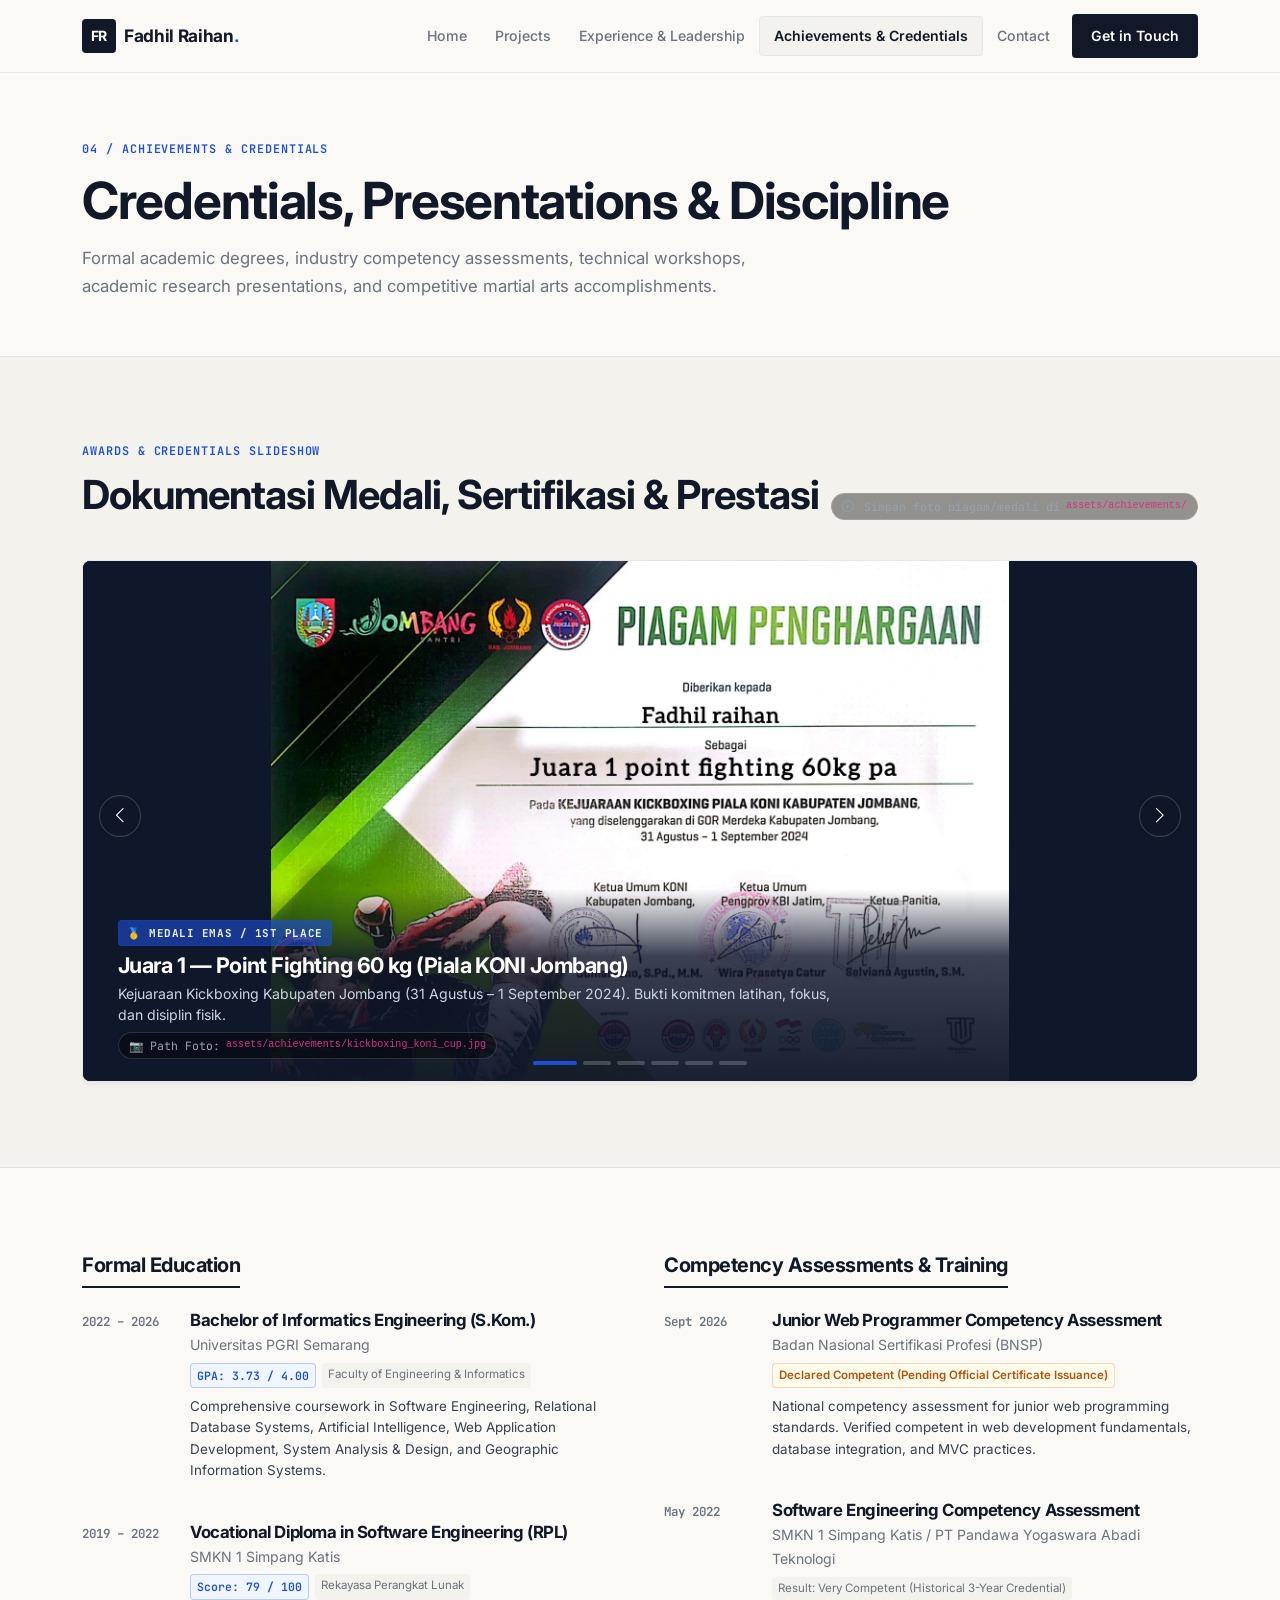
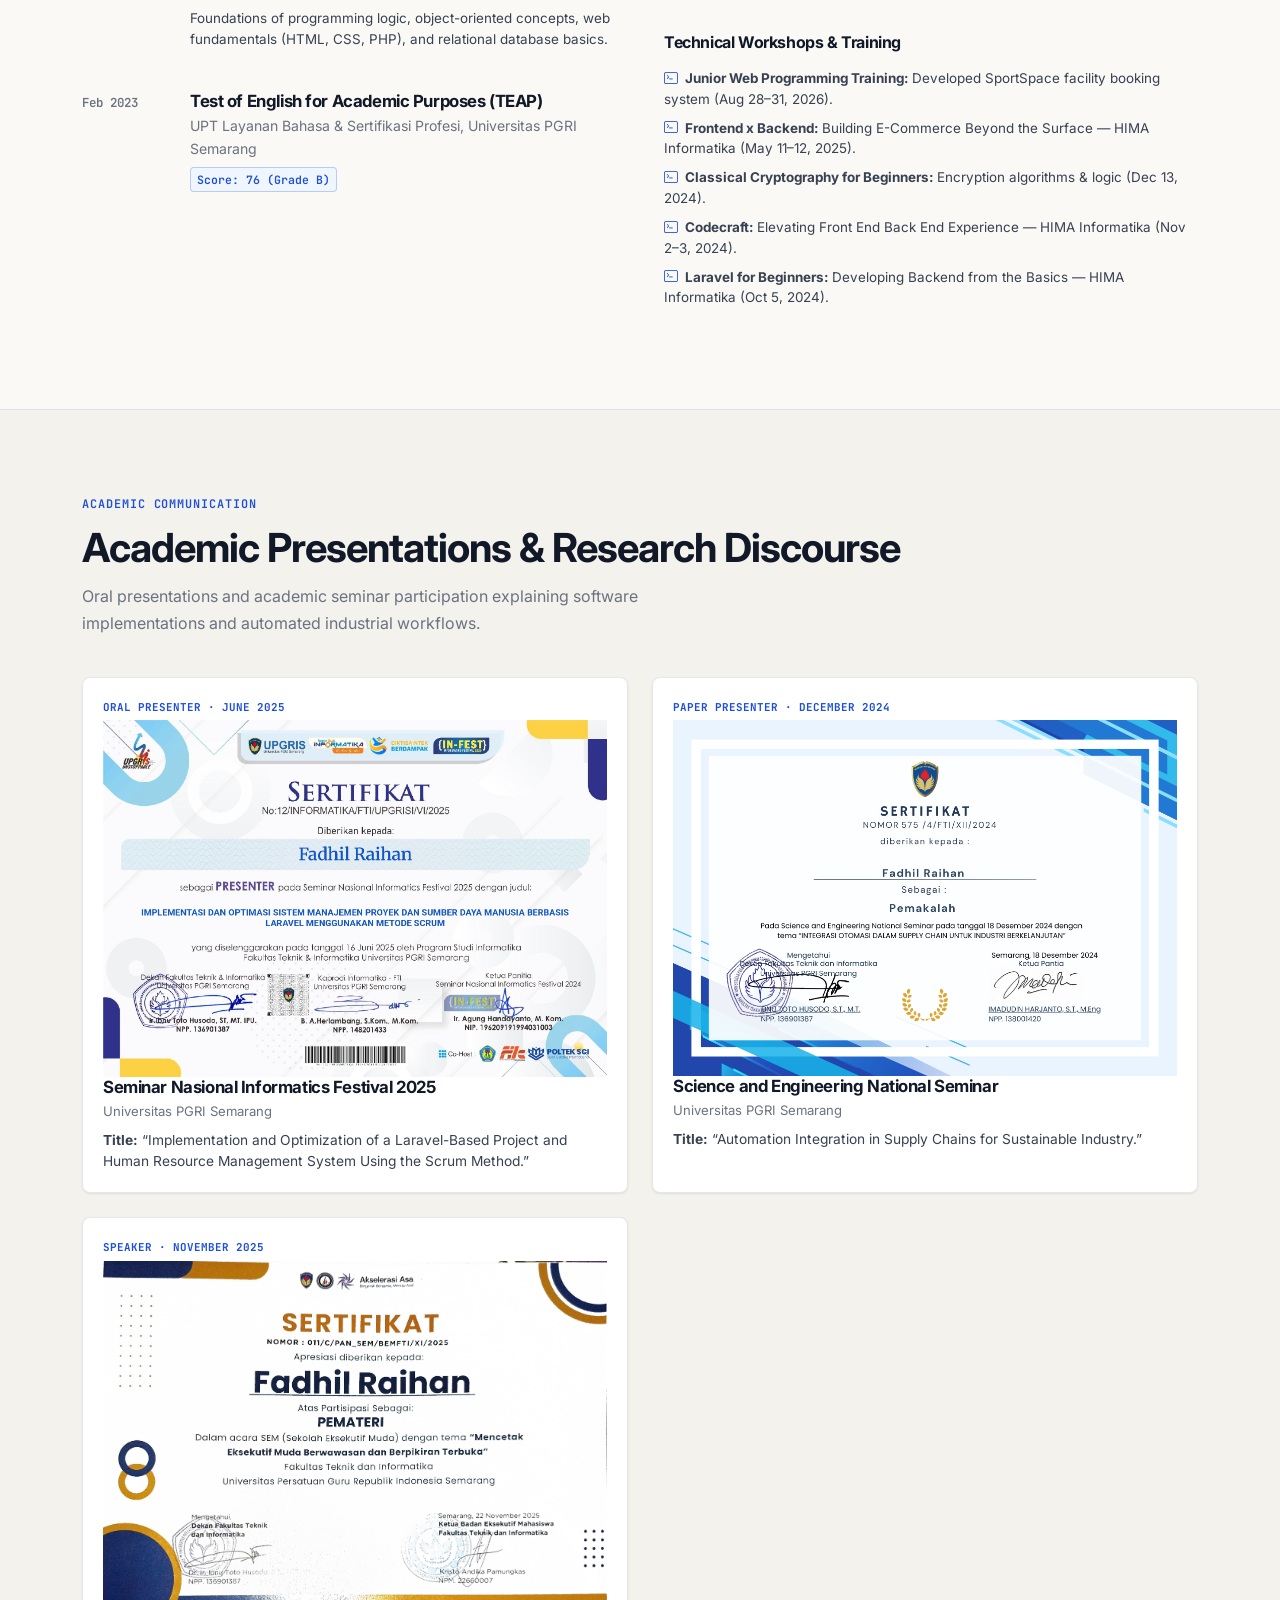
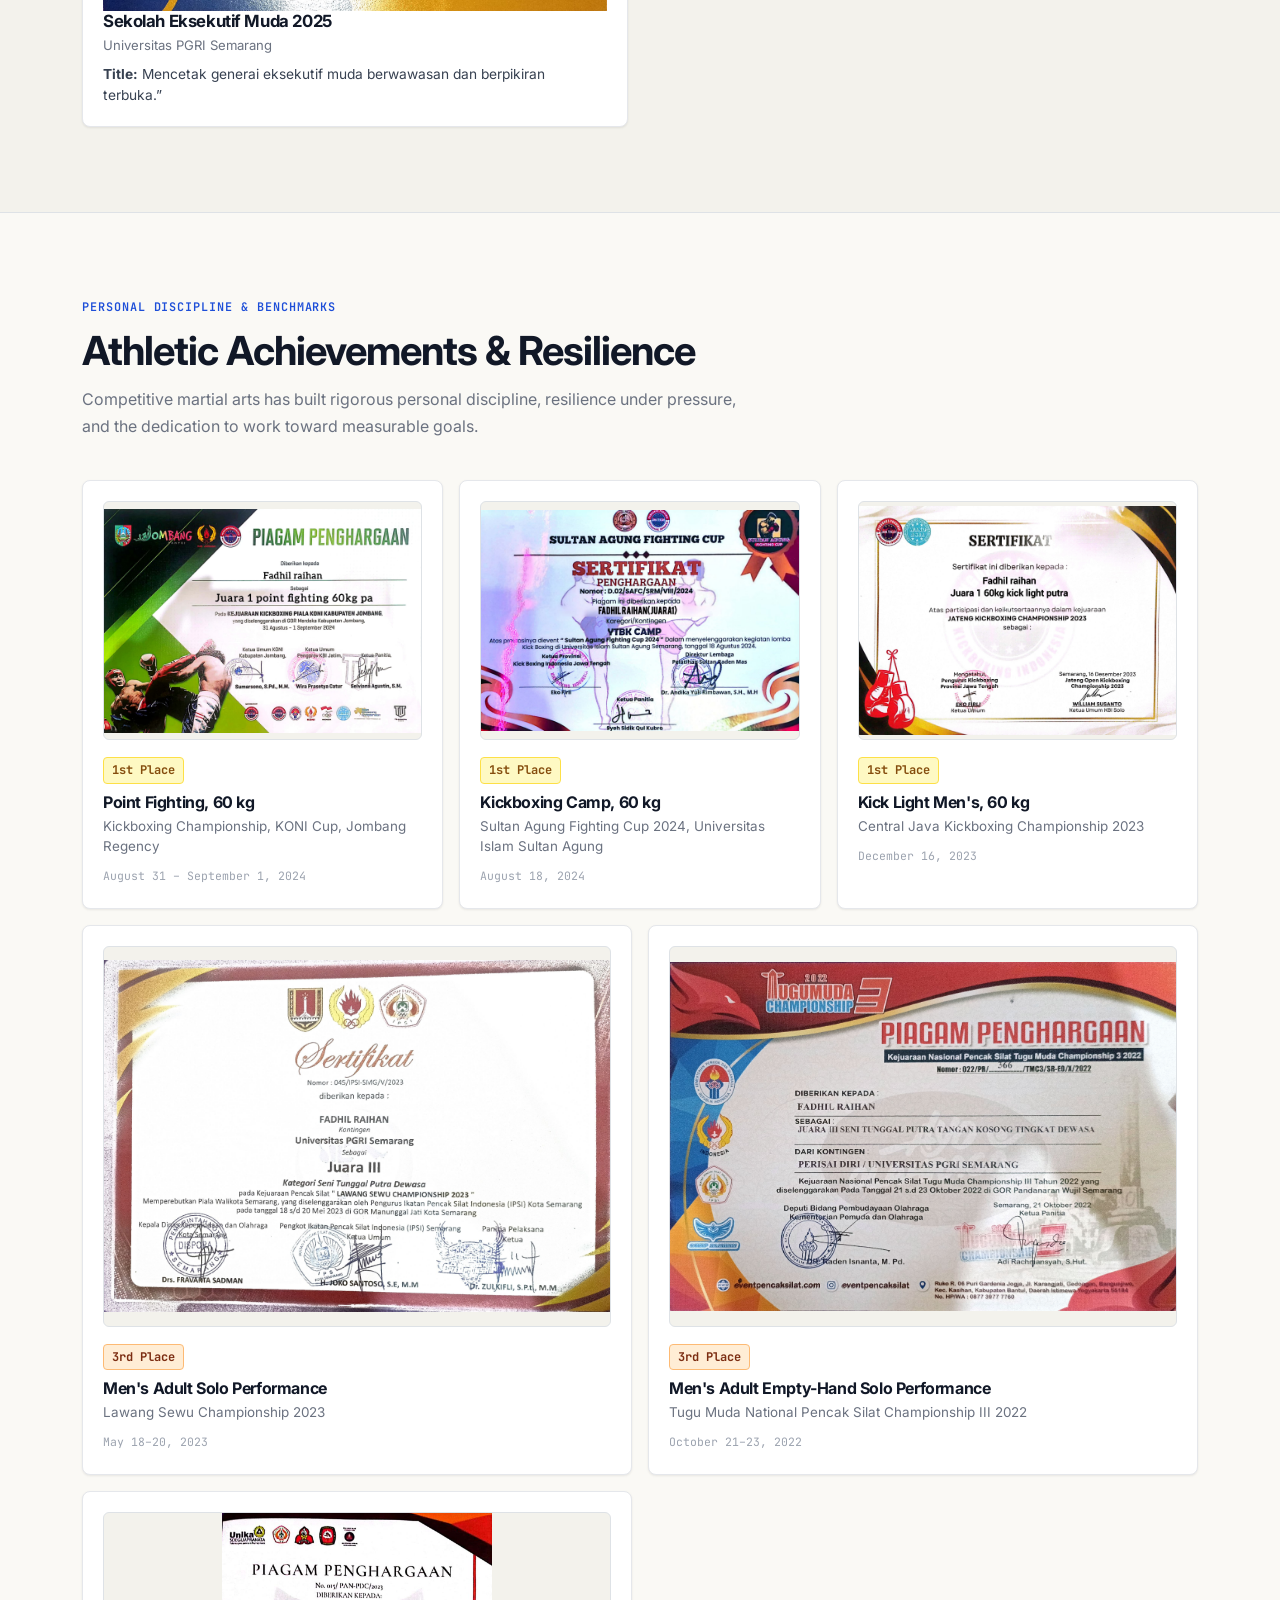
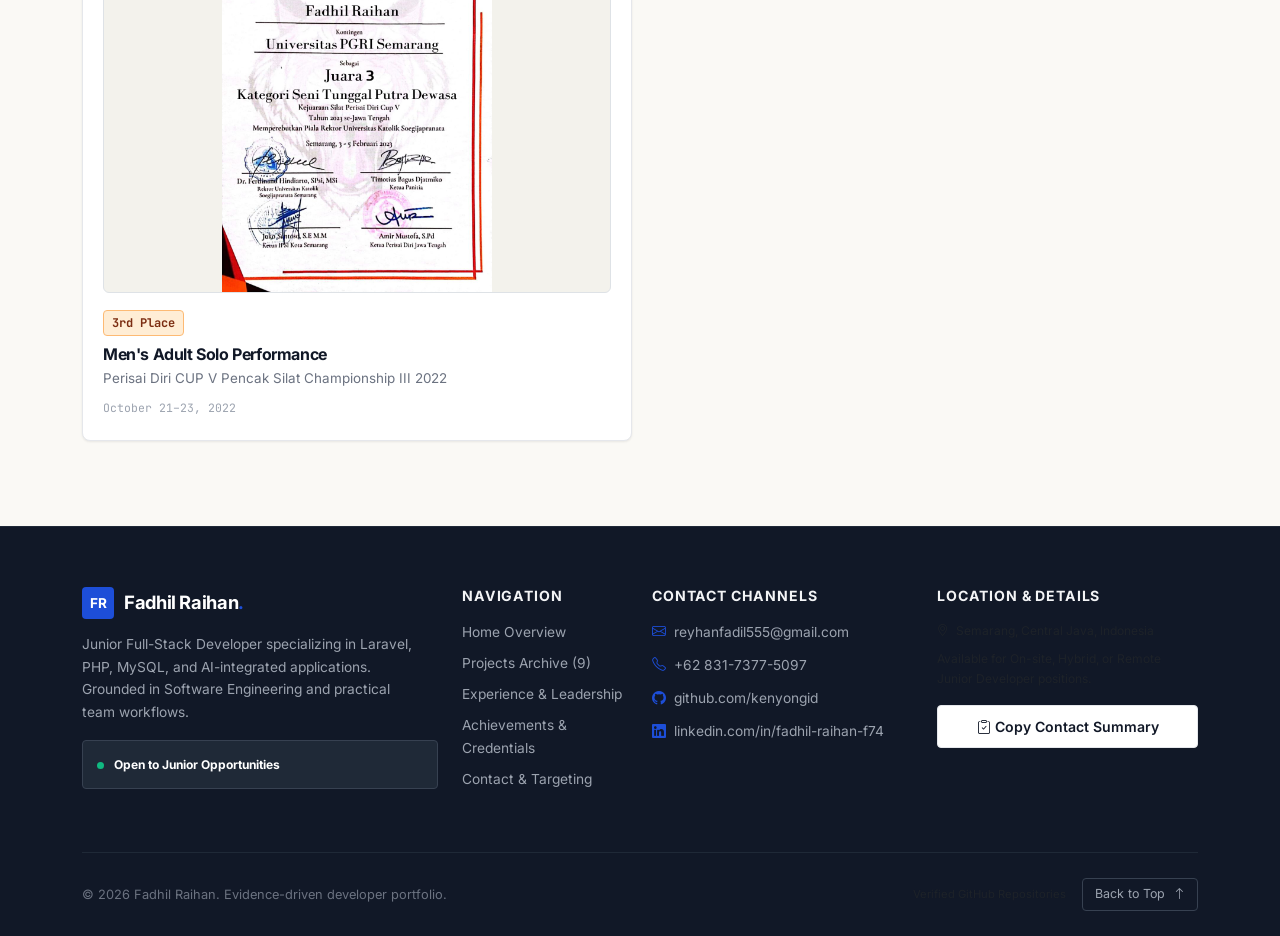
==== achievements.html @ 708e15d2 "Initial commit - personal portfolio" ====
<!doctype html>
<html lang="en">
<head>
  <meta charset="utf-8">
  <meta name="viewport" content="width=device-width, initial-scale=1">
  
  <title>Fadhil Raihan — Achievements, Certifications & Credentials</title>
  <meta name="description" content="Academic credentials, BNSP competency assessments, martial arts championship achievements, and national seminar research presentations.">
  
  <!-- Favicon -->
  <link rel="icon" type="image/svg+xml" href="data:image/svg+xml,<svg xmlns='http://www.w3.org/2000/svg' viewBox='0 0 100 100'><rect width='100' height='100' rx='20' fill='%231d4ed8'/><text x='50%' y='55%' dominant-baseline='middle' text-anchor='middle' fill='white' font-family='sans-serif' font-weight='bold' font-size='44'>FR</text></svg>">

  <!-- Google Fonts: Inter & JetBrains Mono -->
  <link rel="preconnect" href="https://fonts.googleapis.com">
  <link rel="preconnect" href="https://fonts.gstatic.com" crossorigin>
  <link href="https://fonts.googleapis.com/css2?family=Inter:ital,wght@0,300;0,400;0,500;0,600;0,700;1,400&family=JetBrains+Mono:wght@400;500;600&display=swap" rel="stylesheet">

  <!-- Bootstrap 5.3 & Bootstrap Icons -->
  <link href="https://cdn.jsdelivr.net/npm/bootstrap@5.3.3/dist/css/bootstrap.min.css" rel="stylesheet">
  <link href="https://cdn.jsdelivr.net/npm/bootstrap-icons@1.11.3/font/bootstrap-icons.min.css" rel="stylesheet">
  
  <!-- Custom Stylesheet -->
  <link href="style.css" rel="stylesheet">
</head>
<body>

  <!-- ==========================================================================
       HEADER / NAVIGATION
       ========================================================================== -->
  <header class="site-header fixed-top">
    <nav class="navbar navbar-expand-lg navbar-light" id="mainNavbar" aria-label="Main Navigation">
      <div class="container">
        <a class="navbar-brand d-flex align-items-center gap-2" href="index.html">
          <span class="brand-monogram">FR</span>
          <span class="brand-name">Fadhil Raihan<span class="brand-dot">.</span></span>
        </a>

        <button class="navbar-toggler border-0" type="button" data-bs-toggle="collapse" data-bs-target="#navMenu" aria-controls="navMenu" aria-expanded="false" aria-label="Toggle navigation">
          <span class="navbar-toggler-icon"></span>
        </button>

        <div class="collapse navbar-collapse" id="navMenu">
          <ul class="navbar-nav ms-auto align-items-lg-center">
            <li class="nav-item"><a class="nav-link" href="index.html">Home</a></li>
            <li class="nav-item"><a class="nav-link" href="projects.html">Projects</a></li>
            <li class="nav-item"><a class="nav-link" href="experience.html">Experience & Leadership</a></li>
            <li class="nav-item"><a class="nav-link active" href="achievements.html">Achievements & Credentials</a></li>
            <li class="nav-item"><a class="nav-link" href="contact.html">Contact</a></li>
            <li class="nav-item ms-lg-2">
              <a class="btn btn-sm btn-contact-nav" href="contact.html">Get in Touch</a>
            </li>
          </ul>
        </div>
      </div>
    </nav>
  </header>

  <main>
    <!-- ==========================================================================
         PAGE BANNER
         ========================================================================== -->
    <section class="page-banner">
      <div class="container">
        <span class="page-banner-badge">04 / ACHIEVEMENTS & CREDENTIALS</span>
        <h1 class="page-banner-title">Credentials, Presentations & Discipline</h1>
        <p class="page-banner-desc">
          Formal academic degrees, industry competency assessments, technical workshops, academic research presentations, and competitive martial arts accomplishments.
        </p>
      </div>
    </section>

    <!-- ==========================================================================
         ACHIEVEMENTS PHOTO SLIDESHOW / CAROUSEL (EASY TO ADD & CUSTOMIZE)
         ========================================================================== -->
    <section class="section-block border-bottom bg-subtle">
      <div class="container">
        <div class="section-header d-md-flex align-items-end justify-content-between">
          <div>
            <p class="section-num">AWARDS & CREDENTIALS SLIDESHOW</p>
            <h2 class="section-title">Dokumentasi Medali, Sertifikasi & Prestasi</h2>
          </div>
          <div class="mt-2 mt-md-0">
            <span class="photo-hint-pill"><i class="bi bi-info-circle me-1"></i> Simpan foto piagam/medali di <code>assets/achievements/</code></span>
          </div>
        </div>

        <!-- Carousel Container -->
        <div id="achievementsVisualCarousel" class="carousel slide portfolio-carousel" data-bs-ride="carousel">
          
          <!-- Indicators -->
          <div class="carousel-indicators">
            <button type="button" data-bs-target="#achievementsVisualCarousel" data-bs-slide-to="0" class="active" aria-current="true" aria-label="Slide 1"></button>
            <button type="button" data-bs-target="#achievementsVisualCarousel" data-bs-slide-to="1" aria-label="Slide 2"></button>
            <button type="button" data-bs-target="#achievementsVisualCarousel" data-bs-slide-to="2" aria-label="Slide 3"></button>
            <button type="button" data-bs-target="#achievementsVisualCarousel" data-bs-slide-to="3" aria-label="Slide 4"></button>
            <button type="button" data-bs-target="#achievementsVisualCarousel" data-bs-slide-to="4" aria-label="Slide 5"></button>
            <button type="button" data-bs-target="#achievementsVisualCarousel" data-bs-slide-to="5" aria-label="Slide 6"></button>
          </div>

          <!-- Slides Wrapper -->
          <div class="carousel-inner">
            
            <!-- ==================================================================
                 SLIDE 1: KICKBOXING KONI CUP (JUARA 1)
                 Untuk mengganti foto: simpan foto Anda di assets/achievements/kickboxing_koni_cup.jpg
                 ================================================================== -->
            <div class="carousel-item active">
              <img src="assets/achievements/kickboxing_koni_cup.jpg" onerror="this.onerror=null; this.src='assets/achievements/kickboxing_koni_cup.svg';" class="d-block w-100 carousel-img" alt="Juara 1 Kickboxing KONI Cup">
              <div class="carousel-caption-box">
                <span class="caption-tag">🥇 MEDALI EMAS / 1ST PLACE</span>
                <h3 class="caption-title">Juara 1 — Point Fighting 60 kg (Piala KONI Jombang)</h3>
                <p class="caption-desc">
                  Kejuaraan Kickboxing Kabupaten Jombang (31 Agustus – 1 September 2024). Bukti komitmen latihan, fokus, dan disiplin fisik.
                </p>
                <span class="photo-hint-pill">📷 Path Foto: <code>assets/achievements/kickboxing_koni_cup.jpg</code></span>
              </div>
            </div>

            <!-- ==================================================================
                 SLIDE 2: SULTAN AGUNG FIGHTING CUP (JUARA 1)
                 ================================================================== -->
            <div class="carousel-item">
              <img src="assets/achievements/sultan_agung_cup.jpg" onerror="this.onerror=null; this.src='assets/achievements/sultan_agung_cup.svg';" class="d-block w-100 carousel-img" alt="Juara 1 Sultan Agung Fighting Cup">
              <div class="carousel-caption-box">
                <span class="caption-tag">🏆 MEDALI EMAS / 1ST PLACE</span>
                <h3 class="caption-title">Juara 1 — Kickboxing (Sultan Agung Fighting Cup 2024)</h3>
                <p class="caption-desc">
                  Diselenggarakan di Universitas Islam Sultan Agung Semarang (18 Agustus 2024).
                </p>
                <span class="photo-hint-pill">📷 Path Foto: <code>assets/achievements/sultan_agung_cup.jpg</code></span>
              </div>
            </div>

            <!-- ==================================================================
                 SLIDE 3: KEJURPROV KICKBOXING JATENG (JUARA 1)
                 ================================================================== -->
            <div class="carousel-item">
              <img src="assets/achievements/jateng_kickboxing.jpg" onerror="this.onerror=null; this.src='assets/achievements/jateng_kickboxing.jpg';" class="d-block w-100 carousel-img" alt="Juara 1 Kejurprov Kickboxing Jateng">
              <div class="carousel-caption-box">
                <span class="caption-tag">🥇 MEDALI EMAS / 1ST PLACE</span>
                <h3 class="caption-title">Juara 1 — Kick Light Putra 60 kg (Kejurprov Jateng 2023)</h3>
                <p class="caption-desc">
                  Kejuaraan Provinsi Kickboxing Jawa Tengah (16 Desember 2023).
                </p>
                <span class="photo-hint-pill">📷 Path Foto: <code>assets/achievements/jateng_kickboxing.jpg</code></span>
              </div>
            </div>

            <!-- ==================================================================
                 SLIDE 4: PENCAK SILAT LAWANG SEWU & TUGU MUDA (JUARA 3)
                 ================================================================== -->
            <div class="carousel-item">
              <img src="assets/achievements/pencak_silat_lawang_sewu.jpg" onerror="this.onerror=null; this.src='assets/achievements/pencak_silat_lawang_sewu.svg';" class="d-block w-100 carousel-img" alt="Juara 3 Pencak Silat">
              <div class="carousel-caption-box">
                <span class="caption-tag">🥉 MEDALI PERUNGGU / 3RD PLACE</span>
                <h3 class="caption-title">Juara 3 — Tunggal Dewasa Putra (Lawang Sewu & Tugu Muda III)</h3>
                <p class="caption-desc">
                  Lawang Sewu Championship (Mei 2023) & Kejurnas Pencak Silat Tugu Muda III (Oktober 2022).
                </p>
                <span class="photo-hint-pill">📷 Path Foto: <code>assets/achievements/pencak_silat_lawang_sewu.jpg</code></span>
              </div>
            </div>


            <!-- ==================================================================
                 SLIDE 5: PRESENTER SEMINAR NASIONAL 2025
                 ================================================================== -->
            <div class="carousel-item">
              <img src="assets/achievements/seminar_nasional_2025.jpg" onerror="this.onerror=null; this.src='assets/achievements/seminar_nasional_2025.svg';" class="d-block w-100 carousel-img" alt="Presenter Seminar Nasional">
              <div class="carousel-caption-box">
                <span class="caption-tag">📊 ORAL PRESENTER · RISET ILMIAH</span>
                <h3 class="caption-title">Seminar Nasional Informatics Festival 2025</h3>
                <p class="caption-desc">
                  Presentasi makalah: “Implementasi & Optimasi Sistem Manajemen Proyek & SDM Berbasis Laravel dengan Metode Scrum”.
                </p>
                <span class="photo-hint-pill">📷 Path Foto: <code>assets/achievements/seminar_nasional_2025.jpg</code></span>
              </div>
            </div>

             <!-- ==================================================================
                 SLIDE 6: speaker Sekolah eksekutif muda  2025
                 ================================================================== -->
            <div class="carousel-item">
              <img src="assets/achievements/pemateri_sem.jpg" onerror="this.onerror=null; this.src='assets/achievements/pemateri_sem.svg';" class="d-block w-100 carousel-img" alt="Presenter Seminar Nasional">
              <div class="carousel-caption-box">
                <span class="caption-tag">📊 ORAL PRESENTER · RISET ILMIAH</span>
                <h3 class="caption-title">Seminar Nasional Informatics Festival 2025</h3>
                <p class="caption-desc">
                  Presentasi makalah: “Implementasi & Optimasi Sistem Manajemen Proyek & SDM Berbasis Laravel dengan Metode Scrum”.
                </p>
                <span class="photo-hint-pill">📷 Path Foto: <code>assets/achievements/pemateri_sem.jpg</code></span>
              </div>
            </div>

          </div>

          <!-- Controls -->
          <button class="carousel-nav-btn prev-btn" type="button" data-bs-target="#achievementsVisualCarousel" data-bs-slide="prev" aria-label="Previous Slide">
            <i class="bi bi-chevron-left" aria-hidden="true"></i>
          </button>
          <button class="carousel-nav-btn next-btn" type="button" data-bs-target="#achievementsVisualCarousel" data-bs-slide="next" aria-label="Next Slide">
            <i class="bi bi-chevron-right" aria-hidden="true"></i>
          </button>
        </div>
      </div>
    </section>

    <!-- ==========================================================================
         FORMAL EDUCATION & COMPETENCIES
         ========================================================================== -->
    <section class="section-block border-bottom">
      <div class="container">
        <div class="row g-5">
          <!-- Column 1: Formal Education -->
          <div class="col-lg-6">
            <h2 class="sub-section-heading">Formal Education</h2>
            
            <div class="credential-item">
              <div class="cred-year">2022 – 2026</div>
              <div class="cred-details">
                <h3 class="cred-title">Bachelor of Informatics Engineering (S.Kom.)</h3>
                <p class="cred-institution">Universitas PGRI Semarang</p>
                <div class="cred-meta">
                  <span class="badge-accent">GPA: 3.73 / 4.00</span>
                  <span class="badge-neutral">Faculty of Engineering & Informatics</span>
                </div>
                <p class="cred-desc mt-2">
                  Comprehensive coursework in Software Engineering, Relational Database Systems, Artificial Intelligence, Web Application Development, System Analysis & Design, and Geographic Information Systems.
                </p>
              </div>
            </div>

            <div class="credential-item mt-4">
              <div class="cred-year">2019 – 2022</div>
              <div class="cred-details">
                <h3 class="cred-title">Vocational Diploma in Software Engineering (RPL)</h3>
                <p class="cred-institution">SMKN 1 Simpang Katis</p>
                <div class="cred-meta">
                  <span class="badge-accent">Score: 79 / 100</span>
                  <span class="badge-neutral">Rekayasa Perangkat Lunak</span>
                </div>
                <p class="cred-desc mt-2">
                  Foundations of programming logic, object-oriented concepts, web fundamentals (HTML, CSS, PHP), and relational database basics.
                </p>
              </div>
            </div>

            <!-- English Language Proficiency -->
            <div class="credential-item mt-4">
              <div class="cred-year">Feb 2023</div>
              <div class="cred-details">
                <h3 class="cred-title">Test of English for Academic Purposes (TEAP)</h3>
                <p class="cred-institution">UPT Layanan Bahasa & Sertifikasi Profesi, Universitas PGRI Semarang</p>
                <div class="cred-meta">
                  <span class="badge-accent">Score: 76 (Grade B)</span>
                </div>
              </div>
            </div>
          </div>

          <!-- Column 2: Competency & Certifications -->
          <div class="col-lg-6">
            <h2 class="sub-section-heading">Competency Assessments & Training</h2>

            <div class="credential-item">
              <div class="cred-year">Sept 2026</div>
              <div class="cred-details">
                <h3 class="cred-title">Junior Web Programmer Competency Assessment</h3>
                <p class="cred-institution">Badan Nasional Sertifikasi Profesi (BNSP)</p>
                <div class="cred-meta">
                  <span class="badge-warning-status">Declared Competent (Pending Official Certificate Issuance)</span>
                </div>
                <p class="cred-desc mt-2">
                  National competency assessment for junior web programming standards. Verified competent in web development fundamentals, database integration, and MVC practices.
                </p>
              </div>
            </div>

            <div class="credential-item mt-4">
              <div class="cred-year">May 2022</div>
              <div class="cred-details">
                <h3 class="cred-title">Software Engineering Competency Assessment</h3>
                <p class="cred-institution">SMKN 1 Simpang Katis / PT Pandawa Yogaswara Abadi Teknologi</p>
                <div class="cred-meta">
                  <span class="badge-neutral">Result: Very Competent (Historical 3-Year Credential)</span>
                </div>
              </div>
            </div>

            <h3 class="mt-4 pt-2 mb-3 fw-bold" style="font-size: 1rem; color: var(--color-charcoal);">Technical Workshops & Training</h3>
            <ul class="training-list list-unstyled">
              <li><i class="bi bi-terminal text-cobalt me-2"></i><strong>Junior Web Programming Training:</strong> Developed SportSpace facility booking system (Aug 28–31, 2026).</li>
              <li><i class="bi bi-terminal text-cobalt me-2"></i><strong>Frontend x Backend:</strong> Building E-Commerce Beyond the Surface — HIMA Informatika (May 11–12, 2025).</li>
              <li><i class="bi bi-terminal text-cobalt me-2"></i><strong>Classical Cryptography for Beginners:</strong> Encryption algorithms & logic (Dec 13, 2024).</li>
              <li><i class="bi bi-terminal text-cobalt me-2"></i><strong>Codecraft:</strong> Elevating Front End Back End Experience — HIMA Informatika (Nov 2–3, 2024).</li>
              <li><i class="bi bi-terminal text-cobalt me-2"></i><strong>Laravel for Beginners:</strong> Developing Backend from the Basics — HIMA Informatika (Oct 5, 2024).</li>
            </ul>
          </div>
        </div>
      </div>
    </section>

    <!-- ==========================================================================
         ACADEMIC PRESENTATIONS & DISCOURSE
         ========================================================================== -->
    <section class="section-block bg-subtle border-bottom">
      <div class="container">
        <div class="section-header">
          <p class="section-num">ACADEMIC COMMUNICATION</p>
          <h2 class="section-title">Academic Presentations & Research Discourse</h2>
          <p class="section-intro">
            Oral presentations and academic seminar participation explaining software implementations and automated industrial workflows.
          </p>
        </div>

        <div class="row g-4">
          <div class="col-md-6">
            <div class="paper-card h-100">
              <span class="paper-type">ORAL PRESENTER · JUNE 2025</span>
                <img src="assets/achievements/seminar_nasional_2025.jpg" onerror="this.onerror=null; this.src='assets/achievements/seminar_nasional_2025.svg';" alt="ORAL PRESENTER" class="img-fluid">
              <h3 class="paper-title">Seminar Nasional Informatics Festival 2025</h3>
              <p class="paper-inst">Universitas PGRI Semarang</p>
              <p class="paper-topic">
                <strong>Title:</strong> “Implementation and Optimization of a Laravel-Based Project and Human Resource Management System Using the Scrum Method.”
              </p>
            </div>
          </div>

          <div class="col-md-6">
            <div class="paper-card h-100">
              <span class="paper-type">PAPER PRESENTER · DECEMBER 2024</span>
                <img src="assets/achievements/Pemakalah Fadhil.png" onerror="this.onerror=null; this.src='assets/achievements/Pemakalah Fadhil.svg';" alt="PAPER PRESENTER" class="img-fluid">
              <h3 class="paper-title">Science and Engineering National Seminar</h3>
              <p class="paper-inst">Universitas PGRI Semarang</p>
              <p class="paper-topic">
                <strong>Title:</strong> “Automation Integration in Supply Chains for Sustainable Industry.”
              </p>
            </div>
          </div>

          <div class="col-md-6">
            <div class="paper-card h-100">
              <span class="paper-type">SPEAKER · NOVEMBER 2025</span>
                <img src="assets/achievements/pemateri_sem.jpg" onerror="this.onerror=null; this.src='assets/achievements/pemateri_sem.svg';" alt="SPEAKER" class="img-fluid">
              <h3 class="paper-title">Sekolah Eksekutif Muda 2025</h3>
              <p class="paper-inst">Universitas PGRI Semarang</p>
              <p class="paper-topic">
                <strong>Title:</strong> Mencetak generai eksekutif muda berwawasan dan berpikiran terbuka.”
              </p>
            </div>
          </div>
        </div>
      </div>
    </section>

    <!-- ==========================================================================
         ATHLETIC ACHIEVEMENTS & DISCIPLINE
         ========================================================================== -->
    <section class="section-block">
      <div class="container">
        <div class="section-header">
          <p class="section-num">PERSONAL DISCIPLINE & BENCHMARKS</p>
          <h2 class="section-title">Athletic Achievements & Resilience</h2>
          <p class="section-intro">
            Competitive martial arts has built rigorous personal discipline, resilience under pressure, and the dedication to work toward measurable goals.
          </p>
        </div>

        <div class="row g-3">
          <div class="col-md-6 col-lg-4">
            <div class="achievement-card h-100">
              <div class="activity-img-frame mb-3 rounded border">
                <img src="assets/achievements/kickboxing_koni_cup.jpg" onerror="this.onerror=null; this.src='assets/achievements/kickboxing_koni_cup.svg';" alt="Juara 1 Kickboxing KONI Jombang" class="img-fluid">
              </div>
              <div class="achieve-medal">1st Place</div>
              <h3 class="achieve-name">Point Fighting, 60 kg</h3>
              <p class="achieve-event">Kickboxing Championship, KONI Cup, Jombang Regency</p>
              <span class="achieve-date">August 31 – September 1, 2024</span>
            </div>
          </div>

          <div class="col-md-6 col-lg-4">
            <div class="achievement-card h-100">
              <div class="activity-img-frame mb-3 rounded border">
                <img src="assets/achievements/sultan_agung_cup.jpg" onerror="this.onerror=null; this.src='assets/achievements/sultan_agung_cup.svg';" alt="Juara 1 Sultan Agung Fighting Cup" class="img-fluid">
              </div>
              <div class="achieve-medal">1st Place</div>
              <h3 class="achieve-name">Kickboxing Camp, 60 kg</h3>
              <p class="achieve-event">Sultan Agung Fighting Cup 2024, Universitas Islam Sultan Agung</p>
              <span class="achieve-date">August 18, 2024</span>
            </div>
          </div>

          <div class="col-md-6 col-lg-4">
            <div class="achievement-card h-100">
              <div class="activity-img-frame mb-3 rounded border">
                <img src="assets/achievements/jateng_kickboxing.jpg" onerror="this.onerror=null; this.src='assets/achievements/jateng_kickboxing.svg';" alt="Juara 1 Kejurprov Jateng" class="img-fluid">
              </div>
              <div class="achieve-medal">1st Place</div>
              <h3 class="achieve-name">Kick Light Men's, 60 kg</h3>
              <p class="achieve-event">Central Java Kickboxing Championship 2023</p>
              <span class="achieve-date">December 16, 2023</span>
            </div>
          </div>

          <div class="col-md-6 col-lg-6">
            <div class="achievement-card h-100">
              <div class="activity-img-frame mb-3 rounded border">
                <img src="assets/achievements/pencak_silat_lawang_sewu.jpg" onerror="this.onerror=null; this.src='assets/achievements/pencak_silat_lawang_sewu.svg';" alt="Juara 3 Lawang Sewu" class="img-fluid">
              </div>
              <div class="achieve-medal bronze">3rd Place</div>
              <h3 class="achieve-name">Men's Adult Solo Performance</h3>
              <p class="achieve-event">Lawang Sewu Championship 2023</p>
              <span class="achieve-date">May 18–20, 2023</span>
            </div>
          </div>

          <div class="col-md-6 col-lg-6">
            <div class="achievement-card h-100">
              <div class="activity-img-frame mb-3 rounded border">
                <img src="assets/achievements/pencak_silat_tugu_muda.jpg" onerror="this.onerror=null; this.src='assets/achievements/pencak_silat_tugu_muda.svg';" alt="Juara 3 Kejurnas Tugu Muda III" class="img-fluid">
              </div>
              <div class="achieve-medal bronze">3rd Place</div>
              <h3 class="achieve-name">Men's Adult Empty-Hand Solo Performance</h3>
              <p class="achieve-event">Tugu Muda National Pencak Silat Championship III 2022</p>
              <span class="achieve-date">October 21–23, 2022</span>
            </div>
          </div>
          <div class="col-md-6 col-lg-6">
            <div class="achievement-card h-100">
              <div class="activity-img-frame mb-3 rounded border">
                <img src="assets/achievements/pencak_silat_perisai_diri.jpg" onerror="this.onerror=null; this.src='assets/achievements/pencak_silat_perisai_diri.svg';" alt="Juara 3 Kejurnas Tugu Muda III" class="img-fluid">
              </div>
              <div class="achieve-medal bronze">3rd Place</div>
              <h3 class="achieve-name">Men's Adult Solo Performance</h3>
              <p class="achieve-event">Perisai Diri CUP V  Pencak Silat Championship III 2022</p>
              <span class="achieve-date">October 21–23, 2022</span>
            </div>
          </div>
        </div>
      </div>
    </section>
  </main>

  <!-- ==========================================================================
       FOOTER
       ========================================================================== -->
  <footer class="site-footer">
    <div class="container">
      <div class="row g-4">
        <!-- Col 1 -->
        <div class="col-lg-4 col-md-6">
          <div class="footer-brand">
            <span class="footer-monogram">FR</span>
            <span class="footer-brand-name">Fadhil Raihan<span class="brand-dot">.</span></span>
          </div>
          <p class="footer-bio">
            Junior Full-Stack Developer specializing in Laravel, PHP, MySQL, and AI-integrated applications. Grounded in Software Engineering and practical team workflows.
          </p>
          <div class="footer-status-box">
            <span class="footer-status-indicator"></span>
            <span class="text-white small fw-bold">Open to Junior Opportunities</span>
          </div>
        </div>

        <!-- Col 2 -->
        <div class="col-lg-2 col-md-6">
          <h4 class="footer-col-title">Navigation</h4>
          <ul class="footer-links-list list-unstyled">
            <li><a href="index.html">Home Overview</a></li>
            <li><a href="projects.html">Projects Archive (9)</a></li>
            <li><a href="experience.html">Experience & Leadership</a></li>
            <li><a href="achievements.html">Achievements & Credentials</a></li>
            <li><a href="contact.html">Contact & Targeting</a></li>
          </ul>
        </div>

        <!-- Col 3 -->
        <div class="col-lg-3 col-md-6">
          <h4 class="footer-col-title">Contact Channels</h4>
          <ul class="footer-contact-list list-unstyled">
            <li><i class="bi bi-envelope text-cobalt"></i> <a href="mailto:reyhanfadil555@gmail.com">reyhanfadil555@gmail.com</a></li>
            <li><i class="bi bi-telephone text-cobalt"></i> <a href="tel:+6283173775097">+62 831-7377-5097</a></li>
            <li><i class="bi bi-github text-cobalt"></i> <a href="https://github.com/kenyongid" target="_blank" rel="noopener noreferrer">github.com/kenyongid</a></li>
            <li><i class="bi bi-linkedin text-cobalt"></i> <a href="https://www.linkedin.com/in/fadhil-raihan-f74/" target="_blank" rel="noopener noreferrer">linkedin.com/in/fadhil-raihan-f74</a></li>
          </ul>
        </div>

        <!-- Col 4 -->
        <div class="col-lg-3 col-md-6">
          <h4 class="footer-col-title">Location & Details</h4>
          <p class="small text-muted mb-2"><i class="bi bi-geo-alt me-1"></i> Semarang, Central Java, Indonesia</p>
          <p class="small text-muted mb-3">Available for On-site, Hybrid, or Remote Junior Developer positions.</p>
          <button type="button" class="btn btn-sm btn-outline-charcoal w-100 copy-contact-btn">
            <i class="bi bi-clipboard-check me-1"></i> Copy Contact Summary
          </button>
          <div class="copy-feedback-msg small mt-1 text-center" aria-live="polite"></div>
        </div>
      </div>

      <!-- Bottom Bar -->
      <div class="footer-bottom-bar d-flex flex-wrap align-items-center justify-content-between gap-3">
        <div>
          © 2026 Fadhil Raihan. Evidence-driven developer portfolio.
        </div>
        <div class="d-flex align-items-center gap-3">
          <span class="text-muted small">Verified GitHub Repositories</span>
          <button type="button" class="back-to-top-btn" id="backToTopBtn">
            Back to Top <i class="bi bi-arrow-up ms-1"></i>
          </button>
        </div>
      </div>
    </div>
  </footer>

  <!-- Scripts -->
  <script src="https://cdn.jsdelivr.net/npm/bootstrap@5.3.3/dist/js/bootstrap.bundle.min.js"></script>
  <script src="script.js"></script>
</body>
</html>
---- style.css ----
/* ==========================================================================
   FADHIL RAIHAN — EDITORIAL-TECH PORTFOLIO STYLESHEET
   Clean Code, Modular Multi-Page Design System
   ========================================================================== */

:root {
  /* Editorial Palette: Warm Off-White, Charcoal, Cobalt Blue */
  --color-canvas: #faf9f5;
  --color-canvas-subtle: #f3f2ec;
  --color-card: #ffffff;
  --color-charcoal: #111827;
  --color-charcoal-soft: #1f2937;
  --color-body: #374151;
  --color-muted: #6b7280;
  --color-dim: #9ca3af;
  --color-border: #e5e7eb;
  --color-border-card: #e2e4e8;

  /* Cobalt Blue Accent */
  --color-cobalt: #1d4ed8;
  --color-cobalt-hover: #1e40af;
  --color-cobalt-tint: #eff6ff;
  --color-cobalt-border: rgba(29, 78, 216, 0.25);

  /* Semantic Tints */
  --color-emerald-tint: #ecfdf5;
  --color-emerald-text: #047857;
  --color-amber-tint: #fffbeb;
  --color-amber-text: #b45309;

  /* Fonts */
  --font-sans: 'Inter', -apple-system, BlinkMacSystemFont, 'Segoe UI', Roboto, sans-serif;
  --font-mono: 'JetBrains Mono', monospace;

  /* Geometry & Rhythm */
  --radius-sm: 4px;
  --radius-md: 8px;
  --radius-lg: 12px;
  --shadow-subtle: 0 1px 3px rgba(0, 0, 0, 0.05), 0 1px 2px rgba(0, 0, 0, 0.03);
  --shadow-card: 0 4px 6px -1px rgba(0, 0, 0, 0.04), 0 2px 4px -1px rgba(0, 0, 0, 0.02);
  --shadow-hover: 0 10px 15px -3px rgba(0, 0, 0, 0.06), 0 4px 6px -2px rgba(0, 0, 0, 0.03);

  --transition-fast: all 0.2s ease;
}

/* Base Elements */
* {
  box-sizing: border-box;
}

html {
  scroll-behavior: smooth;
  scroll-padding-top: 85px;
}

body {
  margin: 0;
  background-color: var(--color-canvas);
  color: var(--color-body);
  font-family: var(--font-sans);
  font-size: 0.96rem;
  line-height: 1.68;
  -webkit-font-smoothing: antialiased;
  display: flex;
  flex-direction: column;
  min-height: 100vh;
}

main {
  flex: 1 0 auto;
}

h1, h2, h3, h4, h5, h6 {
  color: var(--color-charcoal);
  font-weight: 700;
  letter-spacing: -0.025em;
  line-height: 1.25;
}

a {
  color: var(--color-cobalt);
  text-decoration: none;
  transition: var(--transition-fast);
}

a:hover {
  color: var(--color-cobalt-hover);
}

.text-cobalt {
  color: var(--color-cobalt) !important;
}

.bg-subtle {
  background-color: var(--color-canvas-subtle);
}

.section-block {
  padding: 85px 0;
}

/* ==========================================================================
   Navigation Bar (Attractive & Clean Header)
   ========================================================================== */
.site-header {
  background: rgba(250, 249, 245, 0.96);
  backdrop-filter: blur(14px);
  -webkit-backdrop-filter: blur(14px);
  border-bottom: 1px solid var(--color-border);
  transition: var(--transition-fast);
  z-index: 1050;
}

.navbar {
  padding: 14px 0;
}

.brand-monogram {
  display: inline-flex;
  align-items: center;
  justify-content: center;
  width: 34px;
  height: 34px;
  background-color: var(--color-charcoal);
  color: #fff;
  font-family: var(--font-sans);
  font-weight: 700;
  font-size: 0.88rem;
  border-radius: var(--radius-sm);
  letter-spacing: -0.02em;
}

.brand-name {
  font-size: 1.08rem;
  font-weight: 700;
  color: var(--color-charcoal);
  letter-spacing: -0.02em;
}

.brand-dot {
  color: var(--color-cobalt);
}

.nav-link {
  color: var(--color-muted) !important;
  font-size: 0.88rem;
  font-weight: 500;
  padding: 7px 14px !important;
  border-radius: var(--radius-sm);
  transition: var(--transition-fast);
}

.nav-link:hover {
  color: var(--color-charcoal) !important;
  background-color: rgba(0, 0, 0, 0.04);
}

.nav-link.active {
  color: var(--color-charcoal) !important;
  font-weight: 600;
  background-color: var(--color-canvas-subtle);
  border: 1px solid var(--color-border);
}

.btn-contact-nav {
  background-color: var(--color-charcoal);
  color: #ffffff !important;
  font-size: 0.82rem;
  font-weight: 600;
  padding: 7px 16px;
  border-radius: var(--radius-sm);
  transition: var(--transition-fast);
}

.btn-contact-nav:hover {
  background-color: var(--color-cobalt);
  transform: translateY(-1px);
}

/* ==========================================================================
   Page Banners (For Sub-pages: Projects, Experience, Achievements, Contact)
   ========================================================================== */
.page-banner {
  padding-top: 135px;
  padding-bottom: 55px;
  background-color: var(--color-canvas);
  border-bottom: 1px solid var(--color-border);
}

.page-banner-badge {
  font-family: var(--font-mono);
  font-size: 0.74rem;
  font-weight: 600;
  color: var(--color-cobalt);
  letter-spacing: 0.08em;
  margin-bottom: 8px;
  display: inline-block;
}

.page-banner-title {
  font-size: clamp(2.2rem, 4vw, 3.2rem);
  color: var(--color-charcoal);
  margin: 0 0 12px;
}

.page-banner-desc {
  font-size: 1.05rem;
  color: var(--color-muted);
  max-width: 680px;
  line-height: 1.7;
  margin: 0;
}

/* ==========================================================================
   Buttons
   ========================================================================== */
.btn {
  font-family: var(--font-sans);
  font-weight: 600;
  border-radius: var(--radius-sm);
  padding: 10px 18px;
  font-size: 0.88rem;
  transition: var(--transition-fast);
  display: inline-flex;
  align-items: center;
  justify-content: center;
}

.btn-primary-cobalt {
  background-color: var(--color-cobalt);
  color: #ffffff;
  border: 1px solid var(--color-cobalt);
}

.btn-primary-cobalt:hover {
  background-color: var(--color-cobalt-hover);
  border-color: var(--color-cobalt-hover);
  color: #ffffff;
  transform: translateY(-1px);
}

.btn-outline-charcoal {
  background-color: var(--color-card);
  border: 1px solid var(--color-border);
  color: var(--color-charcoal);
}

.btn-outline-charcoal:hover {
  background-color: var(--color-charcoal);
  border-color: var(--color-charcoal);
  color: #ffffff;
  transform: translateY(-1px);
}

.btn-link-action {
  color: var(--color-cobalt);
  background: transparent;
  border: none;
  font-size: 0.84rem;
  font-weight: 600;
  padding: 0;
  display: inline-flex;
  align-items: center;
}

.btn-link-action:hover {
  color: var(--color-cobalt-hover);
  text-decoration: underline;
}

/* ==========================================================================
   Section Headers (Editorial Numbered Format)
   ========================================================================== */
.section-header {
  margin-bottom: 40px;
}

.section-num {
  font-family: var(--font-mono);
  font-size: 0.74rem;
  font-weight: 600;
  color: var(--color-cobalt);
  letter-spacing: 0.08em;
  margin-bottom: 8px;
}

.section-title {
  font-size: clamp(1.85rem, 3.2vw, 2.5rem);
  color: var(--color-charcoal);
  margin: 0;
}

.section-intro {
  color: var(--color-muted);
  font-size: 1rem;
  max-width: 680px;
  margin-top: 10px;
}

.sub-section-heading {
  font-size: 1.25rem;
  font-weight: 700;
  color: var(--color-charcoal);
  margin-bottom: 22px;
  border-bottom: 2px solid var(--color-charcoal);
  padding-bottom: 8px;
  display: inline-block;
}

/* ==========================================================================
   Hero Section (Index Landing)
   ========================================================================== */
.hero-section {
  padding-top: 145px;
  padding-bottom: 85px;
}

.hero-label-tag {
  display: inline-flex;
  align-items: center;
  gap: 8px;
  font-family: var(--font-mono);
  font-size: 0.72rem;
  font-weight: 600;
  color: var(--color-charcoal-soft);
  background-color: var(--color-canvas-subtle);
  border: 1px solid var(--color-border);
  padding: 4px 10px;
  border-radius: var(--radius-sm);
  margin-bottom: 20px;
  letter-spacing: 0.05em;
}

.status-indicator {
  width: 7px;
  height: 7px;
  border-radius: 50%;
  background-color: #10b981;
}

.hero-heading {
  font-size: clamp(2.4rem, 4.6vw, 3.8rem);
  line-height: 1.12;
  letter-spacing: -0.035em;
  color: var(--color-charcoal);
  margin-bottom: 18px;
  max-width: 820px;
}

.hero-subheading {
  font-size: 1.1rem;
  line-height: 1.75;
  color: var(--color-muted);
  max-width: 660px;
  margin-bottom: 28px;
}

.hero-status-strip {
  display: flex;
  align-items: center;
  gap: 12px;
  flex-wrap: wrap;
  font-size: 0.85rem;
  color: var(--color-muted);
}

.status-meta-item {
  display: inline-flex;
  align-items: center;
}

.status-bullet {
  color: var(--color-dim);
}

/* Portrait Card */
.profile-portrait-card {
  background-color: var(--color-card);
  border: 1px solid var(--color-border);
  border-radius: var(--radius-md);
  padding: 24px;
  box-shadow: var(--shadow-subtle);
  text-align: center;
}

.portrait-frame {
  width: 140px;
  height: 140px;
  border-radius: 50%;
  margin: 0 auto 16px;
  overflow: hidden;
  border: 3px solid var(--color-canvas-subtle);
  background-color: var(--color-canvas-subtle);
  box-shadow: 0 2px 8px rgba(0, 0, 0, 0.06);
}

.portrait-image {
  width: 100%;
  height: 100%;
  object-fit: cover;
  display: block;
}

.portrait-fallback {
  width: 100%;
  height: 100%;
  display: flex;
  align-items: center;
  justify-content: center;
  background-color: var(--color-charcoal);
  color: #fff;
  font-weight: 700;
  font-size: 2.2rem;
}

.portrait-name {
  font-size: 1.25rem;
  margin: 0 0 4px;
}

.portrait-title {
  font-size: 0.84rem;
  color: var(--color-muted);
  margin: 0 0 14px;
}

.portrait-badges {
  display: flex;
  justify-content: center;
  gap: 6px;
  flex-wrap: wrap;
}

.badge-pill {
  font-family: var(--font-mono);
  font-size: 0.68rem;
  background-color: var(--color-canvas-subtle);
  border: 1px solid var(--color-border);
  color: var(--color-charcoal-soft);
  padding: 3px 8px;
  border-radius: 20px;
}

/* ==========================================================================
   About Section & Value Pillars
   ========================================================================== */
.lead-text {
  font-size: 1.15rem;
  color: var(--color-charcoal);
  line-height: 1.7;
  font-weight: 500;
  margin-bottom: 18px;
}

.body-text {
  color: var(--color-body);
  margin-bottom: 16px;
  font-size: 0.95rem;
}

.value-pillars {
  display: flex;
  flex-direction: column;
  gap: 16px;
}

.pillar-item {
  display: flex;
  gap: 16px;
  background-color: var(--color-card);
  border: 1px solid var(--color-border);
  border-radius: var(--radius-md);
  padding: 18px 20px;
  box-shadow: var(--shadow-subtle);
}

.pillar-num {
  font-family: var(--font-mono);
  font-weight: 700;
  font-size: 0.82rem;
  color: var(--color-cobalt);
  background-color: var(--color-cobalt-tint);
  width: 28px;
  height: 28px;
  display: flex;
  align-items: center;
  justify-content: center;
  border-radius: var(--radius-sm);
  flex-shrink: 0;
}

.pillar-title {
  font-size: 0.98rem;
  margin: 0 0 4px;
  color: var(--color-charcoal);
}

.pillar-desc {
  font-size: 0.85rem;
  color: var(--color-muted);
  margin: 0;
  line-height: 1.6;
}

/* ==========================================================================
   Experience Section & Timeline Cards
   ========================================================================== */
.timeline-container {
  display: flex;
  flex-direction: column;
  gap: 20px;
}

.timeline-card {
  background-color: var(--color-card);
  border: 1px solid var(--color-border);
  border-radius: var(--radius-md);
  padding: 28px;
  display: grid;
  grid-template-columns: 220px 1fr;
  gap: 32px;
  box-shadow: var(--shadow-subtle);
}

.timeline-sidebar {
  display: flex;
  flex-direction: column;
  gap: 6px;
  border-right: 1px solid var(--color-border);
  padding-right: 20px;
}

.timeline-role-badge {
  font-family: var(--font-mono);
  font-size: 0.68rem;
  font-weight: 700;
  color: var(--color-cobalt);
  background-color: var(--color-cobalt-tint);
  border: 1px solid var(--color-cobalt-border);
  padding: 3px 8px;
  border-radius: var(--radius-sm);
  display: inline-block;
  align-self: flex-start;
  letter-spacing: 0.05em;
}

.timeline-role-badge.badge-neutral {
  color: var(--color-charcoal);
  background-color: var(--color-canvas-subtle);
  border-color: var(--color-border);
}

.timeline-dates {
  font-size: 0.88rem;
  color: var(--color-charcoal);
}

.review-flag {
  display: block;
  font-family: var(--font-mono);
  font-size: 0.72rem;
  color: var(--color-amber-text);
  background-color: var(--color-amber-tint);
  border: 1px solid rgba(180, 83, 9, 0.2);
  padding: 2px 6px;
  border-radius: var(--radius-sm);
  margin-top: 4px;
  cursor: help;
}

.timeline-location {
  font-size: 0.8rem;
  color: var(--color-muted);
}

.timeline-company {
  font-size: 1.25rem;
  margin: 0 0 2px;
}

.timeline-position {
  font-size: 0.95rem;
  color: var(--color-cobalt);
  font-weight: 600;
  margin: 0 0 14px;
}

.timeline-desc {
  font-size: 0.92rem;
  color: var(--color-body);
  line-height: 1.7;
  margin-bottom: 16px;
}

.work-context-box {
  background-color: var(--color-canvas);
  border: 1px solid var(--color-border);
  border-radius: var(--radius-sm);
  padding: 12px 16px;
  margin-bottom: 18px;
}

.context-label {
  font-family: var(--font-mono);
  font-size: 0.75rem;
  font-weight: 600;
  color: var(--color-charcoal);
  margin-bottom: 4px;
}

.context-desc {
  font-size: 0.84rem;
  color: var(--color-muted);
  margin: 0;
  line-height: 1.6;
}

/* Tags */
.tech-tag-group {
  display: flex;
  flex-wrap: wrap;
  gap: 6px;
}

.tag {
  font-family: var(--font-mono);
  font-size: 0.72rem;
  background-color: var(--color-canvas-subtle);
  border: 1px solid var(--color-border);
  color: var(--color-charcoal-soft);
  padding: 3px 8px;
  border-radius: var(--radius-sm);
}

/* ==========================================================================
   Featured Projects & Projects Hub
   ========================================================================== */
.featured-project-card {
  background-color: var(--color-card);
  border: 1px solid var(--color-border);
  border-radius: var(--radius-md);
  padding: 28px;
  box-shadow: var(--shadow-card);
  display: flex;
  flex-direction: column;
  transition: var(--transition-fast);
}

.featured-project-card:hover {
  box-shadow: var(--shadow-hover);
  border-color: #cbd5e1;
}

.badge-category {
  font-family: var(--font-mono);
  font-size: 0.68rem;
  font-weight: 700;
  color: var(--color-cobalt);
  letter-spacing: 0.05em;
}

.badge-status {
  font-size: 0.74rem;
  color: var(--color-muted);
  background-color: var(--color-canvas-subtle);
  border: 1px solid var(--color-border);
  padding: 2px 8px;
  border-radius: 20px;
}

.featured-title {
  font-size: 1.35rem;
  margin: 8px 0 10px;
}

.featured-summary {
  font-size: 0.92rem;
  color: var(--color-body);
  line-height: 1.7;
  margin-bottom: 20px;
}

/* Architecture Flow Box */
.architecture-flow-box {
  background-color: var(--color-canvas);
  border: 1px solid var(--color-border);
  border-radius: var(--radius-sm);
  padding: 14px 16px;
  margin-bottom: 18px;
}

.flow-step {
  display: flex;
  align-items: center;
  gap: 10px;
  font-size: 0.84rem;
  font-weight: 500;
  color: var(--color-charcoal);
}

.step-num {
  font-family: var(--font-mono);
  font-size: 0.7rem;
  background-color: var(--color-charcoal);
  color: #fff;
  width: 18px;
  height: 18px;
  border-radius: 50%;
  display: flex;
  align-items: center;
  justify-content: center;
  flex-shrink: 0;
}

.flow-arrow {
  text-align: center;
  font-size: 0.75rem;
  color: var(--color-dim);
  line-height: 1;
  padding: 4px 0 4px 5px;
}

/* Evaluation Metric Callout */
.evaluation-metric-callout {
  background-color: #f8fafc;
  border: 1px solid #e2e8f0;
  border-left: 3px solid var(--color-cobalt);
  border-radius: var(--radius-sm);
  padding: 12px 14px;
  margin-bottom: 18px;
}

.eval-title {
  font-size: 0.8rem;
  font-weight: 700;
  color: var(--color-charcoal);
  margin-bottom: 8px;
}

.eval-grid {
  display: flex;
  gap: 20px;
  margin-bottom: 6px;
}

.eval-score {
  display: block;
  font-family: var(--font-mono);
  font-size: 1.3rem;
  font-weight: 700;
  color: var(--color-cobalt);
  line-height: 1.1;
}

.eval-label {
  font-size: 0.72rem;
  color: var(--color-muted);
}

.eval-disclaimer {
  font-size: 0.74rem;
  color: var(--color-muted);
  margin: 4px 0 0;
  line-height: 1.5;
}

/* Key Features List */
.key-features-list {
  display: flex;
  flex-direction: column;
  gap: 10px;
  margin-bottom: 18px;
}

.kf-item {
  display: flex;
  align-items: flex-start;
  gap: 8px;
  font-size: 0.86rem;
  color: var(--color-body);
  line-height: 1.55;
}

.kf-item i {
  font-size: 1rem;
  line-height: 1.2;
  flex-shrink: 0;
}

.featured-card-footer {
  margin-top: auto;
  padding-top: 20px;
  border-top: 1px solid var(--color-border);
  display: flex;
  align-items: center;
}

/* Project Filtering & Search Bar */
.filter-toolbar-wrapper {
  background-color: var(--color-card);
  border: 1px solid var(--color-border);
  border-radius: var(--radius-md);
  padding: 12px 18px;
  margin-bottom: 28px;
  box-shadow: var(--shadow-subtle);
}

.filter-toolbar {
  display: flex;
  gap: 6px;
  flex-wrap: wrap;
}

.btn-filter {
  background: var(--color-canvas);
  border: 1px solid var(--color-border);
  color: var(--color-muted);
  font-size: 0.82rem;
  font-weight: 600;
  padding: 6px 14px;
  border-radius: var(--radius-sm);
  transition: var(--transition-fast);
}

.btn-filter:hover {
  background-color: #fff;
  color: var(--color-charcoal);
  border-color: #cbd5e1;
}

.btn-filter.active {
  background-color: var(--color-charcoal);
  border-color: var(--color-charcoal);
  color: #fff;
}

.search-input-wrapper {
  position: relative;
  min-width: 250px;
}

.search-icon {
  position: absolute;
  left: 12px;
  top: 50%;
  transform: translateY(-50%);
  color: var(--color-muted);
  font-size: 0.85rem;
}

.project-search-control {
  padding-left: 34px;
  font-size: 0.85rem;
  border-radius: var(--radius-sm);
  border: 1px solid var(--color-border);
  background-color: var(--color-canvas);
}

.project-search-control:focus {
  border-color: var(--color-cobalt);
  box-shadow: 0 0 0 3px rgba(29, 78, 216, 0.12);
  background-color: #fff;
}

/* Archive Project Card */
.archive-card {
  background-color: var(--color-card);
  border: 1px solid var(--color-border);
  border-radius: var(--radius-md);
  padding: 24px;
  box-shadow: var(--shadow-subtle);
  display: flex;
  flex-direction: column;
  transition: var(--transition-fast);
}

.archive-card:hover {
  box-shadow: var(--shadow-card);
  border-color: #cbd5e1;
  transform: translateY(-2px);
}

.archive-meta {
  display: flex;
  justify-content: space-between;
  align-items: center;
  margin-bottom: 8px;
}

.cat-pill {
  font-family: var(--font-mono);
  font-size: 0.65rem;
  font-weight: 700;
  color: var(--color-cobalt);
  letter-spacing: 0.05em;
}

.tag-status {
  font-size: 0.7rem;
  color: var(--color-muted);
  background-color: var(--color-canvas-subtle);
  padding: 2px 6px;
  border-radius: var(--radius-sm);
}

.archive-title {
  font-size: 1.15rem;
  margin: 0 0 8px;
}

.archive-desc {
  font-size: 0.86rem;
  color: var(--color-body);
  line-height: 1.6;
  margin-bottom: 12px;
}

.code-note {
  background-color: var(--color-canvas);
  border: 1px solid var(--color-border);
  border-radius: var(--radius-sm);
  padding: 10px 12px;
  font-size: 0.78rem;
  color: var(--color-muted);
  line-height: 1.55;
  margin-bottom: 14px;
}

.code-note code {
  color: var(--color-charcoal);
  font-size: 0.75rem;
}

.link-subtle {
  font-size: 0.82rem;
  font-weight: 600;
  color: var(--color-charcoal);
  display: inline-flex;
  align-items: center;
  gap: 4px;
}

.link-subtle:hover {
  color: var(--color-cobalt);
}

/* Frame screenshot project */
.activity-img-frame {
  width: 100%;
  aspect-ratio: 16 / 9;
  overflow: hidden;
  display: flex;
  align-items: center;
  justify-content: center;
  background-color: var(--color-canvas-subtle);
}

/* Agar gambar utuh dan tidak terpotong */
.activity-img-frame img {
  display: block;
  width: 100%;
  height: 100%;
  object-fit: contain;
  object-position: center;
}

/* ==========================================================================
   Skills Section (Disciplined Grid)
   ========================================================================== */
.skill-group-card {
  background-color: var(--color-card);
  border: 1px solid var(--color-border);
  border-radius: var(--radius-md);
  padding: 24px;
  box-shadow: var(--shadow-subtle);
}

.skill-group-header {
  border-bottom: 1px solid var(--color-border);
  padding-bottom: 12px;
  margin-bottom: 14px;
}

.skill-tier-badge {
  font-family: var(--font-mono);
  font-size: 0.65rem;
  font-weight: 700;
  color: var(--color-muted);
  letter-spacing: 0.05em;
  display: block;
  margin-bottom: 4px;
}

.skill-tier-badge.primary-tier {
  color: var(--color-cobalt);
}

.skill-group-title {
  font-size: 1.05rem;
  margin: 0;
}

.skill-list li {
  font-size: 0.86rem;
  color: var(--color-body);
  margin-bottom: 8px;
  line-height: 1.5;
}

/* ==========================================================================
   Editorial Cards (Leadership, Organizations & Public Speaking)
   ========================================================================== */
.editorial-card {
  background-color: var(--color-card);
  border: 1px solid var(--color-border);
  border-radius: var(--radius-md);
  padding: 26px;
  box-shadow: var(--shadow-subtle);
}

.card-eyebrow {
  font-family: var(--font-mono);
  font-size: 0.68rem;
  font-weight: 700;
  color: var(--color-muted);
  letter-spacing: 0.05em;
  margin-bottom: 6px;
}

.editorial-card-title {
  font-size: 1.2rem;
  margin: 0 0 4px;
}

.editorial-card-role {
  font-size: 0.88rem;
  font-weight: 600;
  margin-bottom: 12px;
}

.editorial-card-desc {
  font-size: 0.88rem;
  color: var(--color-body);
  line-height: 1.65;
  margin-bottom: 12px;
}

.editorial-sublist li {
  font-size: 0.84rem;
  color: var(--color-body);
  margin-bottom: 8px;
  padding-left: 12px;
  border-left: 2px solid var(--color-border);
  line-height: 1.55;
}

.speaker-event-item {
  border-left: 2px solid var(--color-cobalt);
  padding-left: 14px;
}

.event-title {
  font-size: 0.95rem;
  font-weight: 700;
  color: var(--color-charcoal);
  margin: 0 0 4px;
}

.event-desc {
  font-size: 0.84rem;
  color: var(--color-muted);
  margin: 0;
  line-height: 1.55;
}

.card-date-badge {
  font-family: var(--font-mono);
  font-size: 0.72rem;
  background-color: var(--color-canvas-subtle);
  border: 1px solid var(--color-border);
  padding: 2px 8px;
  border-radius: var(--radius-sm);
  color: var(--color-charcoal);
}

/* ==========================================================================
   Credentials & Academic Presentations
   ========================================================================== */
.credential-item {
  display: flex;
  gap: 18px;
  align-items: flex-start;
}

.cred-year {
  font-family: var(--font-mono);
  font-size: 0.78rem;
  font-weight: 600;
  color: var(--color-muted);
  width: 90px;
  flex-shrink: 0;
  padding-top: 2px;
}

.cred-title {
  font-size: 1.05rem;
  margin: 0 0 2px;
}

.cred-institution {
  font-size: 0.88rem;
  color: var(--color-muted);
  margin: 0 0 6px;
}

.cred-meta {
  display: flex;
  gap: 6px;
  flex-wrap: wrap;
}

.badge-accent {
  font-family: var(--font-mono);
  font-size: 0.72rem;
  font-weight: 600;
  color: var(--color-cobalt);
  background-color: var(--color-cobalt-tint);
  border: 1px solid var(--color-cobalt-border);
  padding: 2px 6px;
  border-radius: var(--radius-sm);
}

.badge-neutral {
  font-size: 0.72rem;
  color: var(--color-muted);
  background-color: var(--color-canvas-subtle);
  padding: 2px 6px;
  border-radius: var(--radius-sm);
}

.badge-warning-status {
  font-size: 0.72rem;
  font-weight: 600;
  color: var(--color-amber-text);
  background-color: var(--color-amber-tint);
  border: 1px solid rgba(180, 83, 9, 0.2);
  padding: 2px 6px;
  border-radius: var(--radius-sm);
}

.cred-desc {
  font-size: 0.84rem;
  color: var(--color-body);
  line-height: 1.6;
}

.training-list li {
  font-size: 0.84rem;
  color: var(--color-body);
  margin-bottom: 8px;
  line-height: 1.55;
}

.paper-card {
  background-color: var(--color-card);
  border: 1px solid var(--color-border);
  border-radius: var(--radius-md);
  padding: 20px;
  box-shadow: var(--shadow-subtle);
}

.paper-type {
  font-family: var(--font-mono);
  font-size: 0.68rem;
  font-weight: 700;
  color: var(--color-cobalt);
  display: block;
  margin-bottom: 4px;
}

.paper-title {
  font-size: 1.05rem;
  margin: 0 0 2px;
}

.paper-inst {
  font-size: 0.82rem;
  color: var(--color-muted);
  margin-bottom: 8px;
}

.paper-topic {
  font-size: 0.86rem;
  color: var(--color-body);
  margin: 0;
  line-height: 1.55;
}

/* ==========================================================================
   Achievements
   ========================================================================== */
.achievement-card {
  background-color: var(--color-card);
  border: 1px solid var(--color-border);
  border-radius: var(--radius-md);
  padding: 20px;
  box-shadow: var(--shadow-subtle);
}

.achieve-medal {
  display: inline-block;
  font-family: var(--font-mono);
  font-size: 0.75rem;
  font-weight: 700;
  color: #854d0e;
  background-color: #fef9c3;
  border: 1px solid #fde047;
  padding: 2px 8px;
  border-radius: var(--radius-sm);
  margin-bottom: 8px;
}

.achieve-medal.bronze {
  color: #7c2d12;
  background-color: #ffedd5;
  border-color: #fdba74;
}

.achieve-name {
  font-size: 1rem;
  margin: 0 0 4px;
}

.achieve-event {
  font-size: 0.84rem;
  color: var(--color-muted);
  margin: 0 0 6px;
  line-height: 1.5;
}

.achieve-date {
  font-family: var(--font-mono);
  font-size: 0.72rem;
  color: var(--color-dim);
}

/* ==========================================================================
   Contact Section
   ========================================================================== */
.contact-card-editorial {
  background-color: var(--color-card);
  border: 1px solid var(--color-border);
  border-radius: var(--radius-lg);
  padding: clamp(32px, 5vw, 60px);
  box-shadow: var(--shadow-card);
}

.contact-heading {
  font-size: clamp(2rem, 3.8vw, 3rem);
  margin: 0 0 12px;
}

.contact-text {
  font-size: 1rem;
  color: var(--color-muted);
  line-height: 1.7;
}

.contact-methods-list {
  display: flex;
  flex-direction: column;
  gap: 10px;
  max-width: 480px;
}

.contact-row {
  display: flex;
  align-items: center;
  gap: 14px;
  padding: 10px 14px;
  border: 1px solid var(--color-border);
  border-radius: var(--radius-sm);
  background-color: var(--color-canvas);
  color: var(--color-charcoal);
  transition: var(--transition-fast);
}

.contact-row:hover {
  background-color: #fff;
  border-color: var(--color-cobalt);
  color: var(--color-cobalt);
  transform: translateX(3px);
}

.contact-icon {
  font-size: 1.15rem;
  color: var(--color-cobalt);
}

.contact-label {
  display: block;
  font-size: 0.7rem;
  color: var(--color-muted);
  text-transform: uppercase;
  letter-spacing: 0.05em;
}

.contact-val {
  display: block;
  font-size: 0.88rem;
  font-weight: 600;
}

.copy-feedback-msg {
  min-height: 24px;
  font-size: 0.84rem;
  font-weight: 600;
  margin-top: 10px;
  color: var(--color-cobalt);
}

/* Targeting Card */
.targeting-card {
  background-color: var(--color-canvas);
  border: 1px solid var(--color-border);
  border-radius: var(--radius-md);
  padding: 26px;
}

.targeting-title {
  font-size: 1.15rem;
  margin: 0 0 8px;
}

.targeting-desc {
  font-size: 0.86rem;
  color: var(--color-muted);
  margin-bottom: 14px;
}

.targeting-list li {
  font-size: 0.88rem;
  font-weight: 600;
  color: var(--color-charcoal);
  margin-bottom: 8px;
  display: flex;
  align-items: center;
}

.location-pref {
  margin-top: 18px;
  padding-top: 14px;
  border-top: 1px solid var(--color-border);
}

.pref-label {
  display: block;
  font-size: 0.72rem;
  font-weight: 600;
  color: var(--color-muted);
  text-transform: uppercase;
}

.pref-val {
  display: block;
  font-size: 0.85rem;
  color: var(--color-charcoal);
  margin-top: 2px;
}

/* CTA Strip */
.cta-strip {
  background-color: var(--color-charcoal);
  color: #fff;
  border-radius: var(--radius-md);
  padding: 44px;
}

.cta-strip h3 {
  color: #fff;
  font-size: 1.8rem;
  margin-bottom: 8px;
}

.cta-strip p {
  color: var(--color-dim);
  font-size: 0.98rem;
  max-width: 580px;
  margin-bottom: 0;
}

/* ==========================================================================
   Multi-Column Structured Footer (Attractive & Clean)
   ========================================================================== */
.site-footer {
  background-color: #111827;
  color: #9ca3af;
  padding-top: 60px;
  padding-bottom: 25px;
  border-top: 1px solid #1f2937;
  font-size: 0.86rem;
}

.footer-brand {
  display: flex;
  align-items: center;
  gap: 10px;
  margin-bottom: 14px;
}

.footer-monogram {
  width: 32px;
  height: 32px;
  background-color: var(--color-cobalt);
  color: #fff;
  font-weight: 700;
  font-size: 0.85rem;
  border-radius: var(--radius-sm);
  display: inline-flex;
  align-items: center;
  justify-content: center;
}

.footer-brand-name {
  color: #fff;
  font-size: 1.15rem;
  font-weight: 700;
  letter-spacing: -0.02em;
}

.footer-bio {
  color: #9ca3af;
  line-height: 1.65;
  margin-bottom: 16px;
  max-width: 340px;
}

.footer-col-title {
  color: #f3f4f6;
  font-size: 0.88rem;
  font-weight: 700;
  text-transform: uppercase;
  letter-spacing: 0.06em;
  margin-bottom: 16px;
}

.footer-links-list li {
  margin-bottom: 8px;
}

.footer-links-list a {
  color: #9ca3af;
  transition: var(--transition-fast);
}

.footer-links-list a:hover {
  color: #ffffff;
  padding-left: 3px;
}

.footer-contact-list li {
  margin-bottom: 10px;
  display: flex;
  align-items: center;
  gap: 8px;
}

.footer-contact-list a {
  color: #9ca3af;
}

.footer-contact-list a:hover {
  color: #fff;
}

.footer-status-box {
  background-color: #1f2937;
  border: 1px solid #374151;
  border-radius: var(--radius-sm);
  padding: 12px 14px;
}

.footer-status-indicator {
  display: inline-block;
  width: 7px;
  height: 7px;
  border-radius: 50%;
  background-color: #10b981;
  margin-right: 6px;
}

.footer-bottom-bar {
  border-top: 1px solid #1f2937;
  padding-top: 25px;
  margin-top: 45px;
  color: #6b7280;
  font-size: 0.8rem;
}

.back-to-top-btn {
  background: transparent;
  border: 1px solid #374151;
  color: #9ca3af;
  padding: 5px 12px;
  font-size: 0.78rem;
  border-radius: var(--radius-sm);
  transition: var(--transition-fast);
}

.back-to-top-btn:hover {
  background-color: var(--color-cobalt);
  border-color: var(--color-cobalt);
  color: #fff;
}

/* ==========================================================================
   Modals (Case Study Expansion Views)
   ========================================================================== */
.case-study-modal {
  border-radius: var(--radius-md);
  border: 1px solid var(--color-border);
  box-shadow: 0 20px 25px -5px rgba(0, 0, 0, 0.1), 0 10px 10px -5px rgba(0, 0, 0, 0.04);
}

.modal-badge {
  font-family: var(--font-mono);
  font-size: 0.68rem;
  font-weight: 700;
  color: var(--color-cobalt);
  letter-spacing: 0.05em;
}

.modal-title {
  font-size: 1.35rem;
  margin: 2px 0 0;
}

.case-study-section {
  margin-bottom: 22px;
}

.case-study-section h4 {
  font-size: 0.96rem;
  font-weight: 700;
  color: var(--color-charcoal);
  margin-bottom: 6px;
  border-bottom: 1px solid var(--color-border);
  padding-bottom: 4px;
}

.case-study-section p, .case-study-section ul {
  font-size: 0.88rem;
  line-height: 1.7;
  color: var(--color-body);
}

.case-study-section li {
  margin-bottom: 6px;
}

.code-flow-callout {
  background-color: #f8fafc;
  border: 1px solid #e2e8f0;
  border-radius: var(--radius-sm);
  padding: 10px 14px;
  font-size: 0.8rem;
  color: var(--color-charcoal);
  margin-top: 8px;
}

/* ==========================================================================
   Carousel & Photo Slideshow Component
   ========================================================================== */

.portfolio-carousel {
  border: 1px solid var(--color-border);
  border-radius: var(--radius-md);
  overflow: hidden;
  box-shadow: var(--shadow-card);
  background-color: #0f172a;
  position: relative;
}

.portfolio-carousel .carousel-item {
  position: relative;
  height: clamp(300px, 50vw, 520px);
  overflow: hidden;
  background-color: #0f172a;
}

.carousel-img {
  width: 100%;
  height: 100%;
  object-fit: contain;
  object-position: center;
  display: block;
}

.carousel-caption-box {
  position: absolute;
  bottom: 0;
  left: 0;
  right: 0;
  background: linear-gradient(
    180deg,
    transparent 0%,
    rgba(15, 23, 42, 0.82) 35%,
    rgba(15, 23, 42, 0.96) 100%
  );
  padding: 30px 35px 22px;
  color: #fff;
  text-align: left;
}

.caption-tag {
  display: inline-block;
  font-family: var(--font-mono);
  font-size: 0.68rem;
  font-weight: 700;
  color: var(--color-cobalt-tint);
  background: rgba(29, 78, 216, 0.6);
  border: 1px solid var(--color-cobalt-border);
  padding: 3px 8px;
  border-radius: var(--radius-sm);
  margin-bottom: 6px;
  letter-spacing: 0.05em;
}

.caption-title {
  color: #fff;
  font-size: 1.35rem;
  font-weight: 700;
  margin: 0 0 4px;
}

.caption-desc {
  color: #cbd5e1;
  font-size: 0.88rem;
  line-height: 1.5;
  margin: 0 0 6px;
  max-width: 720px;
}

.photo-hint-pill {
  display: inline-flex;
  align-items: center;
  gap: 6px;
  font-family: var(--font-mono);
  font-size: 0.72rem;
  color: #94a3b8;
  background: rgba(0, 0, 0, 0.4);
  border: 1px solid rgba(255, 255, 255, 0.15);
  padding: 3px 10px;
  border-radius: 20px;
}

.portfolio-carousel .carousel-indicators [data-bs-target] {
  width: 28px;
  height: 4px;
  border-radius: 2px;
  border: none;
  background-color: rgba(255, 255, 255, 0.4);
  transition: all 0.25s ease;
}

.portfolio-carousel .carousel-indicators .active {
  width: 44px;
  background-color: var(--color-cobalt);
}

.carousel-nav-btn {
  width: 42px;
  height: 42px;
  border-radius: 50%;
  background: rgba(17, 24, 39, 0.7);
  backdrop-filter: blur(8px);
  border: 1px solid rgba(255, 255, 255, 0.2);
  color: #fff;
  display: flex;
  align-items: center;
  justify-content: center;
  font-size: 1.1rem;
  top: 45%;
  position: absolute;
  transition: var(--transition-fast);
  z-index: 2;
}

.carousel-nav-btn:hover {
  background: var(--color-cobalt);
  color: #fff;
}

.carousel-nav-btn.prev-btn {
  left: 16px;
}

.carousel-nav-btn.next-btn {
  right: 16px;
}

/* Photo Gallery Grid Cards */
.activity-photo-card {
  background-color: var(--color-card);
  border: 1px solid var(--color-border);
  border-radius: var(--radius-md);
  overflow: hidden;
  box-shadow: var(--shadow-subtle);
  transition: var(--transition-fast);
  display: flex;
  flex-direction: column;
}

.activity-photo-card:hover {
  box-shadow: var(--shadow-card);
  border-color: #cbd5e1;
  transform: translateY(-2px);
}

.activity-img-frame {
  position: relative;
  width: 100%;
  aspect-ratio: 4 / 3;
  overflow: hidden;
  background-color: var(--color-canvas-subtle);
  display: flex;
  align-items: center;
  justify-content: center;
}

.activity-img-frame img {
  display: block;
  width: 100%;
  height: 100%;
  object-fit: contain;
  object-position: center;
  transition: transform 0.35s ease;
}

.activity-photo-card:hover .activity-img-frame img {
  transform: scale(1.02);
}

.activity-role-chip {
  position: absolute;
  top: 12px;
  left: 12px;
  background: rgba(15, 23, 42, 0.85);
  backdrop-filter: blur(6px);
  color: #fff;
  font-family: var(--font-mono);
  font-size: 0.68rem;
  font-weight: 700;
  padding: 4px 10px;
  border-radius: 4px;
  border: 1px solid rgba(255, 255, 255, 0.15);
  z-index: 1;
}

.activity-body {
  padding: 18px 20px;
  display: flex;
  flex-direction: column;
  flex-grow: 1;
}

.activity-title {
  font-size: 1.05rem;
  margin: 0 0 4px;
}

.activity-event {
  font-size: 0.84rem;
  color: var(--color-muted);
  margin-bottom: 10px;
  line-height: 1.5;
}

.activity-code-hint {
  font-family: var(--font-mono);
  font-size: 0.72rem;
  color: var(--color-muted);
  background-color: var(--color-canvas);
  border: 1px solid var(--color-border);
  border-radius: var(--radius-sm);
  padding: 6px 8px;
  margin-top: auto;
}

@media (max-width: 767.98px) {
  .portfolio-carousel .carousel-item {
    height: 340px;
  }

  .carousel-img {
    object-fit: contain;
  }

  .carousel-caption-box {
    padding: 38px 18px 22px;
  }

  .caption-title {
    font-size: 1.1rem;
  }

  .caption-desc {
    font-size: 0.78rem;
    line-height: 1.4;
  }

  .carousel-nav-btn {
    width: 34px;
    height: 34px;
    font-size: 0.9rem;
  }

  .carousel-nav-btn.prev-btn {
    left: 8px;
  }

  .carousel-nav-btn.next-btn {
    right: 8px;
  }

  .activity-img-frame {
    aspect-ratio: 4 / 3;
  }
}

/* ==========================================================================
   Responsive Adaptations
   ========================================================================== */
@media (max-width: 991.98px) {
  .section-block {
    padding: 65px 0;
  }

  .hero-section {
    padding-top: 120px;
    padding-bottom: 55px;
  }

  .timeline-card {
    grid-template-columns: 1fr;
    gap: 16px;
  }

  .timeline-sidebar {
    border-right: none;
    border-bottom: 1px solid var(--color-border);
    padding-right: 0;
    padding-bottom: 14px;
  }

  .site-footer {
    padding-top: 45px;
  }
}

@media (max-width: 767.98px) {
  .hero-heading {
    font-size: 2.2rem;
  }

  .hero-status-strip {
    flex-direction: column;
    align-items: flex-start;
    gap: 4px;
  }

  .status-bullet {
    display: none;
  }

  .credential-item {
    flex-direction: column;
    gap: 4px;
  }

  .cred-year {
    width: auto;
  }

  .cta-strip {
    padding: 26px;
  }
}

@media (prefers-reduced-motion: reduce) {
  *, *::before, *::after {
    animation-duration: 0.01ms !important;
    transition-duration: 0.01ms !important;
    scroll-behavior: auto !important;
  }
}
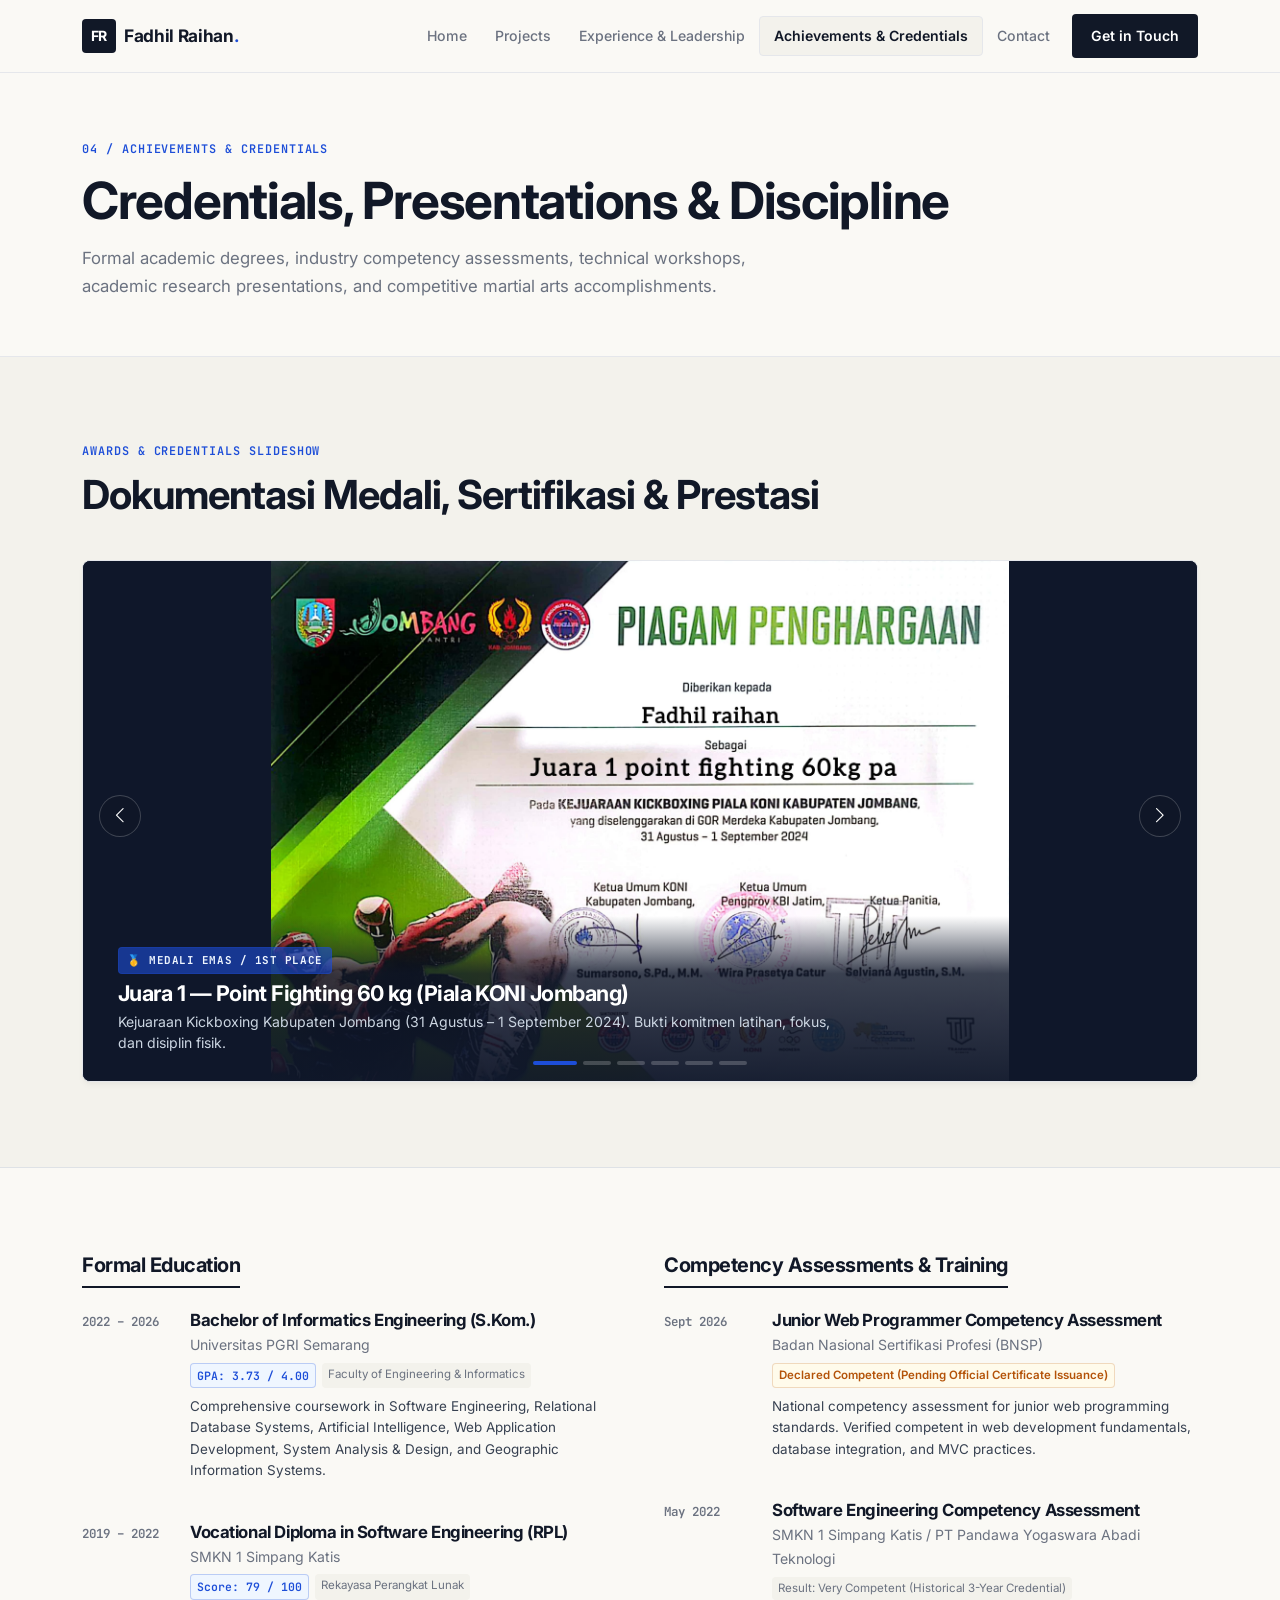
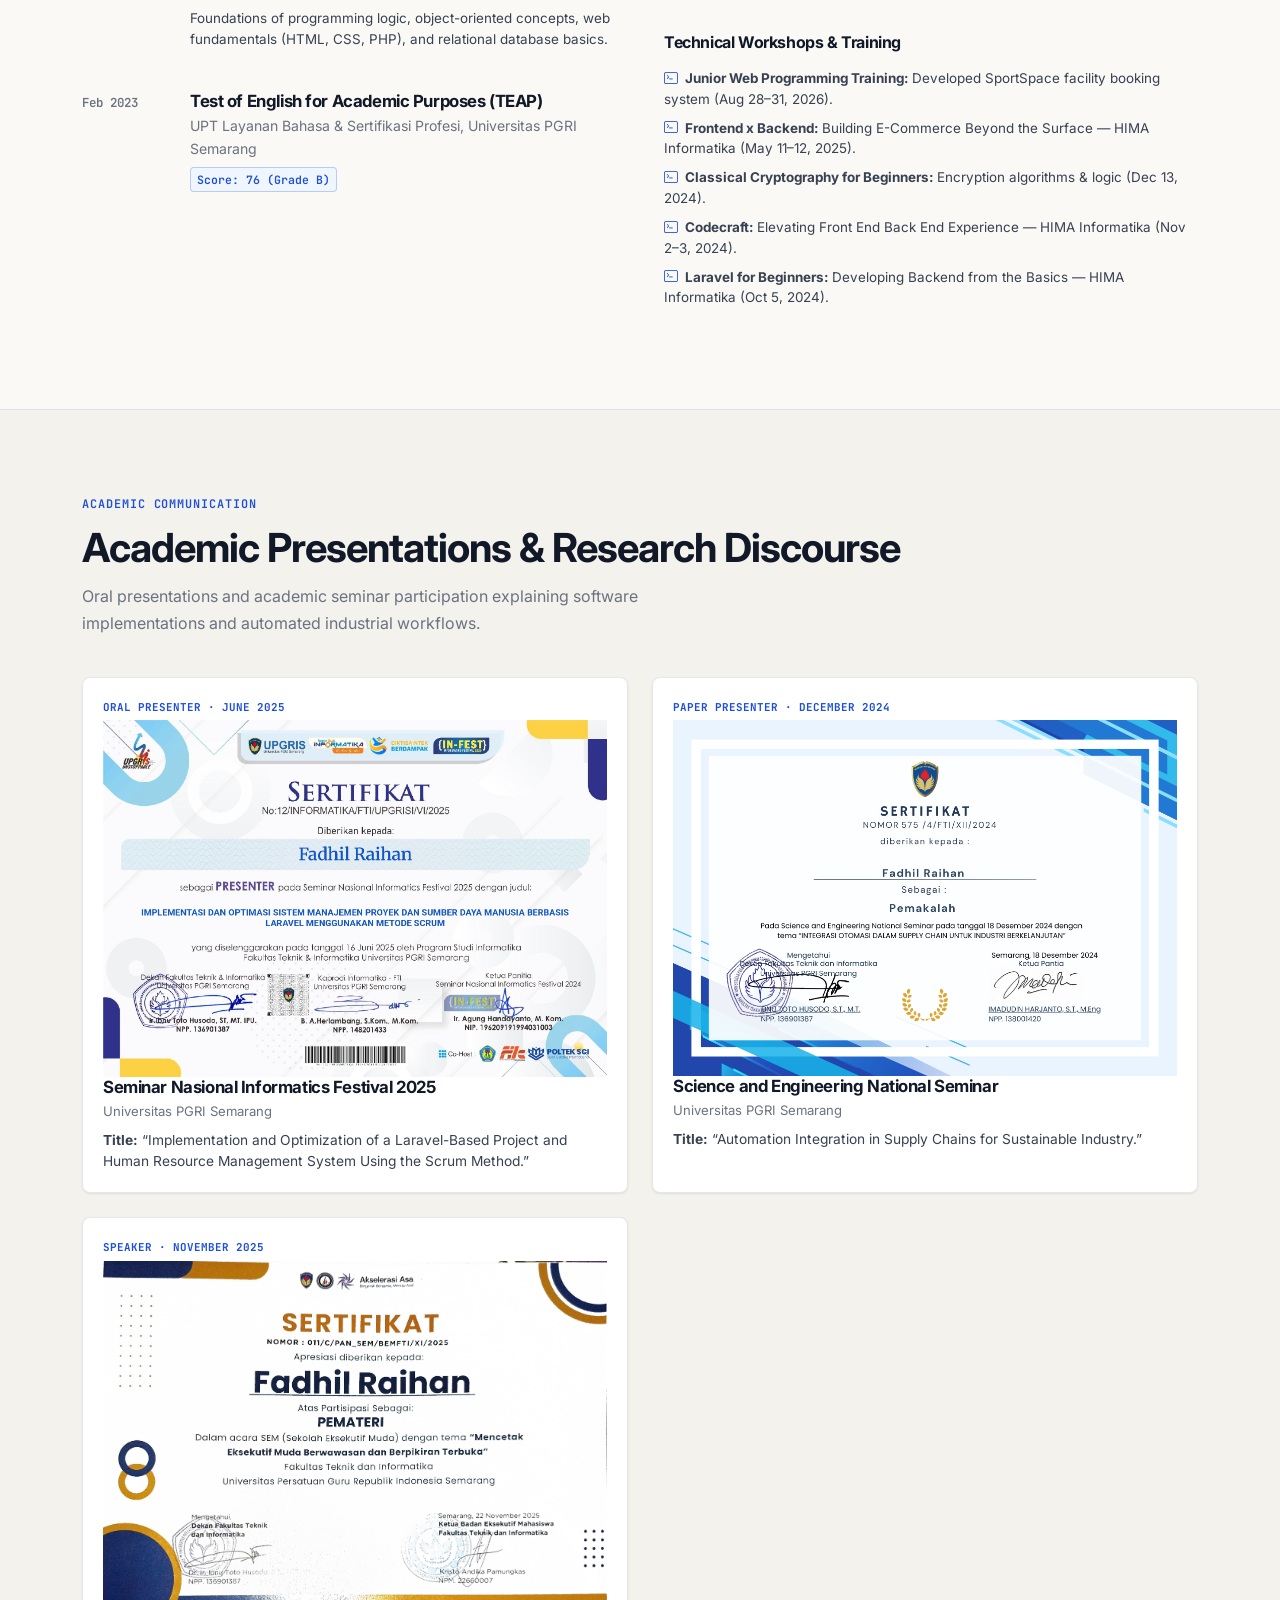
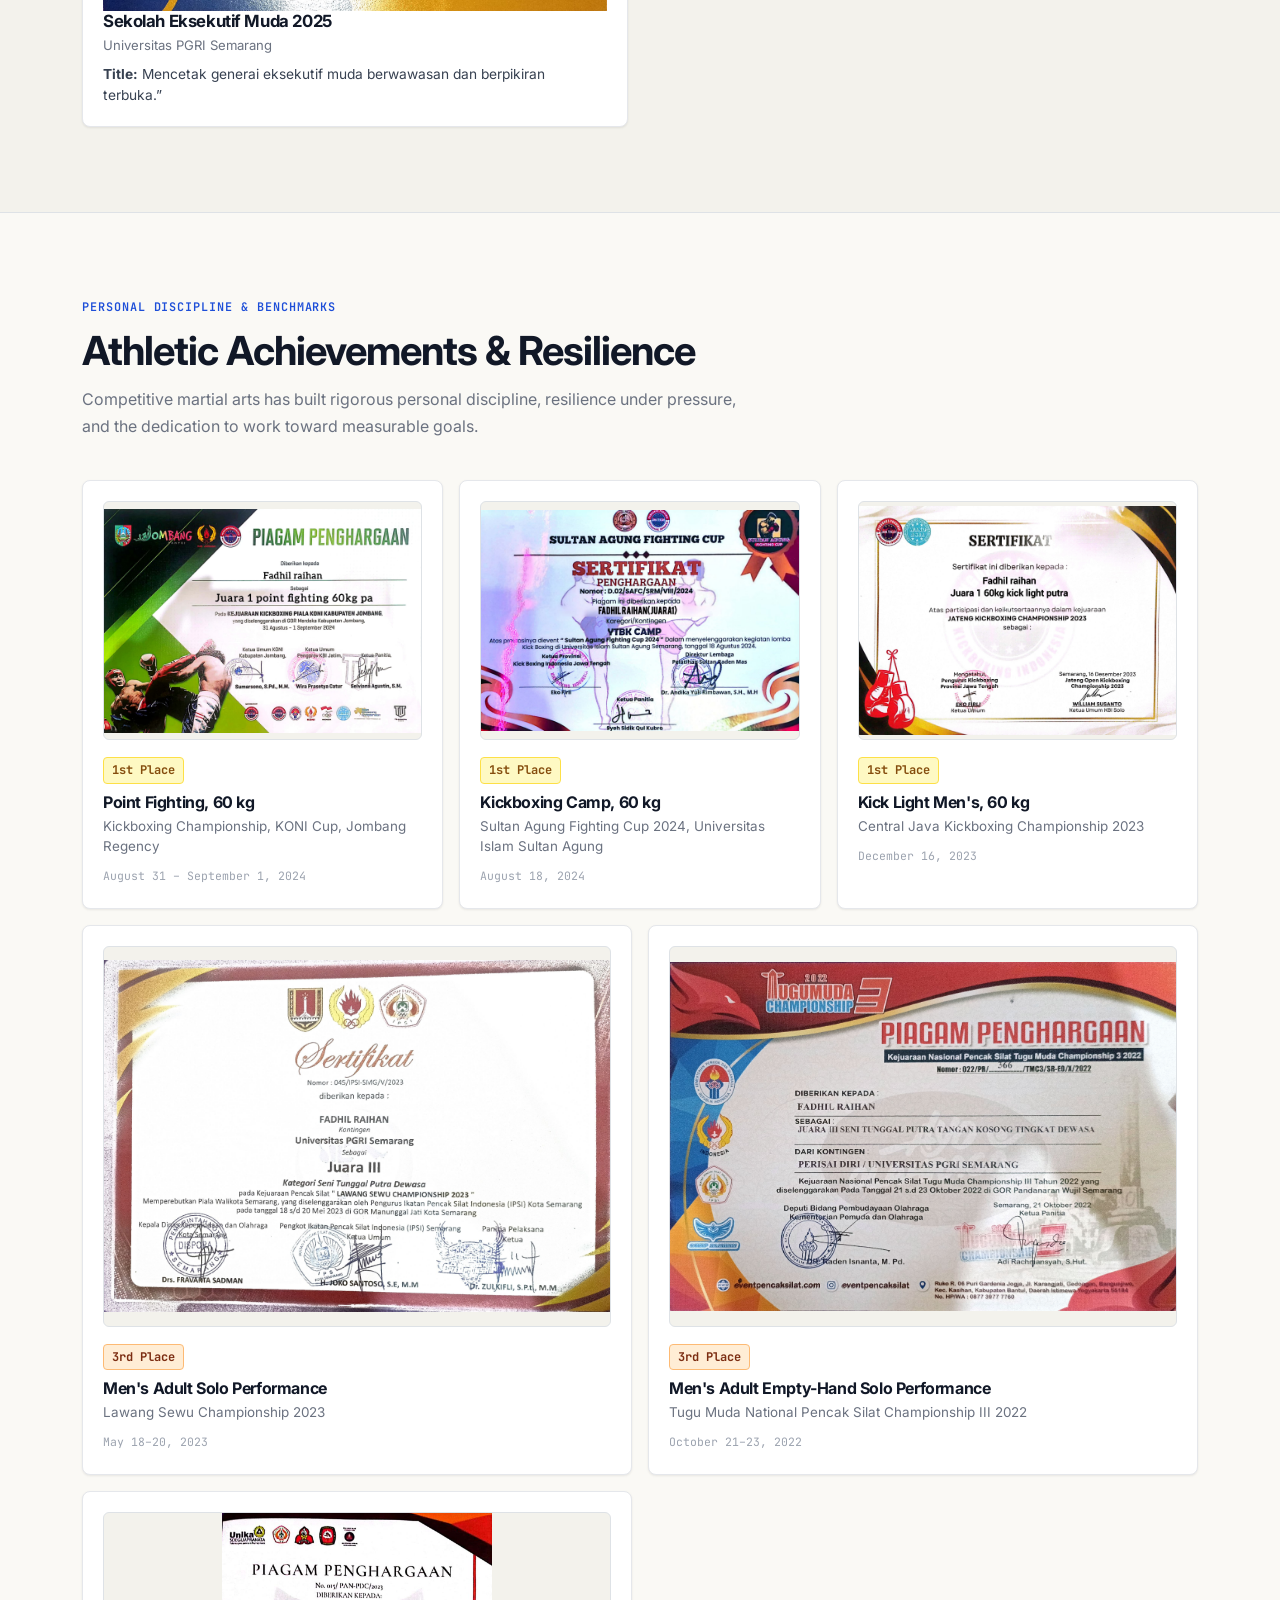
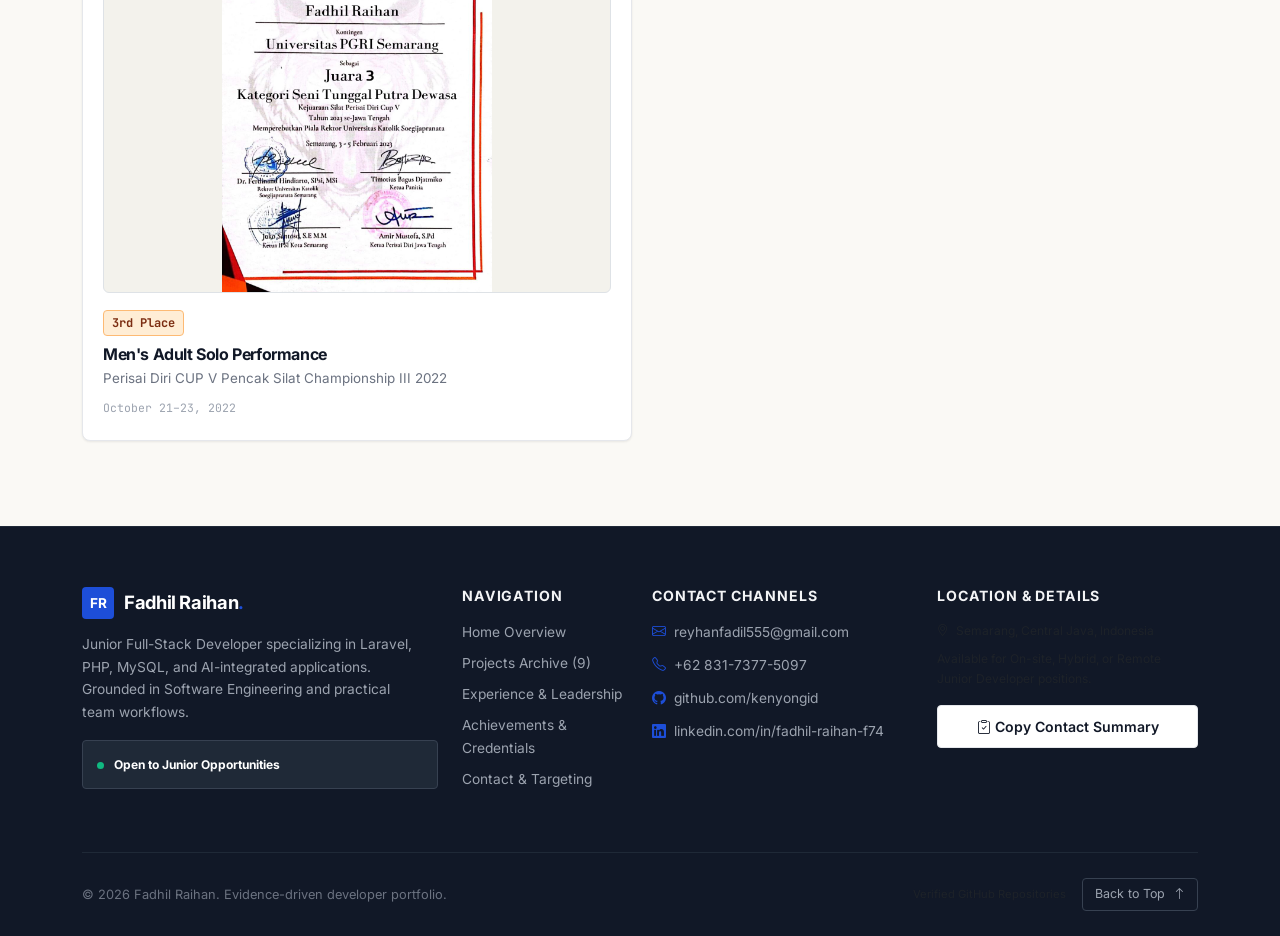
==== commit cfe1464d: "Update portfolio" ====
--- a/achievements.html
+++ b/achievements.html
@@ -79,9 +79,6 @@
             <p class="section-num">AWARDS & CREDENTIALS SLIDESHOW</p>
             <h2 class="section-title">Dokumentasi Medali, Sertifikasi & Prestasi</h2>
           </div>
-          <div class="mt-2 mt-md-0">
-            <span class="photo-hint-pill"><i class="bi bi-info-circle me-1"></i> Simpan foto piagam/medali di <code>assets/achievements/</code></span>
-          </div>
         </div>
 
         <!-- Carousel Container -->
@@ -102,7 +99,6 @@
             
             <!-- ==================================================================
                  SLIDE 1: KICKBOXING KONI CUP (JUARA 1)
-                 Untuk mengganti foto: simpan foto Anda di assets/achievements/kickboxing_koni_cup.jpg
                  ================================================================== -->
             <div class="carousel-item active">
               <img src="assets/achievements/kickboxing_koni_cup.jpg" onerror="this.onerror=null; this.src='assets/achievements/kickboxing_koni_cup.svg';" class="d-block w-100 carousel-img" alt="Juara 1 Kickboxing KONI Cup">
@@ -112,7 +108,6 @@
                 <p class="caption-desc">
                   Kejuaraan Kickboxing Kabupaten Jombang (31 Agustus – 1 September 2024). Bukti komitmen latihan, fokus, dan disiplin fisik.
                 </p>
-                <span class="photo-hint-pill">📷 Path Foto: <code>assets/achievements/kickboxing_koni_cup.jpg</code></span>
               </div>
             </div>
 
@@ -127,7 +122,6 @@
                 <p class="caption-desc">
                   Diselenggarakan di Universitas Islam Sultan Agung Semarang (18 Agustus 2024).
                 </p>
-                <span class="photo-hint-pill">📷 Path Foto: <code>assets/achievements/sultan_agung_cup.jpg</code></span>
               </div>
             </div>
 
@@ -142,7 +136,6 @@
                 <p class="caption-desc">
                   Kejuaraan Provinsi Kickboxing Jawa Tengah (16 Desember 2023).
                 </p>
-                <span class="photo-hint-pill">📷 Path Foto: <code>assets/achievements/jateng_kickboxing.jpg</code></span>
               </div>
             </div>
 
@@ -157,7 +150,7 @@
                 <p class="caption-desc">
                   Lawang Sewu Championship (Mei 2023) & Kejurnas Pencak Silat Tugu Muda III (Oktober 2022).
                 </p>
-                <span class="photo-hint-pill">📷 Path Foto: <code>assets/achievements/pencak_silat_lawang_sewu.jpg</code></span>
+                
               </div>
             </div>
 
@@ -171,9 +164,8 @@
                 <span class="caption-tag">📊 ORAL PRESENTER · RISET ILMIAH</span>
                 <h3 class="caption-title">Seminar Nasional Informatics Festival 2025</h3>
                 <p class="caption-desc">
-                  Presentasi makalah: “Implementasi & Optimasi Sistem Manajemen Proyek & SDM Berbasis Laravel dengan Metode Scrum”.
-                </p>
-                <span class="photo-hint-pill">📷 Path Foto: <code>assets/achievements/seminar_nasional_2025.jpg</code></span>
+                  Presentasi makalah: “Implementasi & Optimasi Sistem Manajemen Proyek & SDM Berbasis Laravel dengan Metode Scrum.
+                </p>
               </div>
             </div>
 
@@ -183,12 +175,11 @@
             <div class="carousel-item">
               <img src="assets/achievements/pemateri_sem.jpg" onerror="this.onerror=null; this.src='assets/achievements/pemateri_sem.svg';" class="d-block w-100 carousel-img" alt="Presenter Seminar Nasional">
               <div class="carousel-caption-box">
-                <span class="caption-tag">📊 ORAL PRESENTER · RISET ILMIAH</span>
-                <h3 class="caption-title">Seminar Nasional Informatics Festival 2025</h3>
-                <p class="caption-desc">
-                  Presentasi makalah: “Implementasi & Optimasi Sistem Manajemen Proyek & SDM Berbasis Laravel dengan Metode Scrum”.
-                </p>
-                <span class="photo-hint-pill">📷 Path Foto: <code>assets/achievements/pemateri_sem.jpg</code></span>
+                <span class="caption-tag">📊 SPEAKER</span>
+                <h3 class="caption-title">Sekolah Eksekutif Muda FTI 2025</h3>
+                <p class="caption-desc">Mencetak generai eksekutif muda berwawasan dan berpikiran terbuka
+                  ”.
+                </p>
               </div>
             </div>
 
